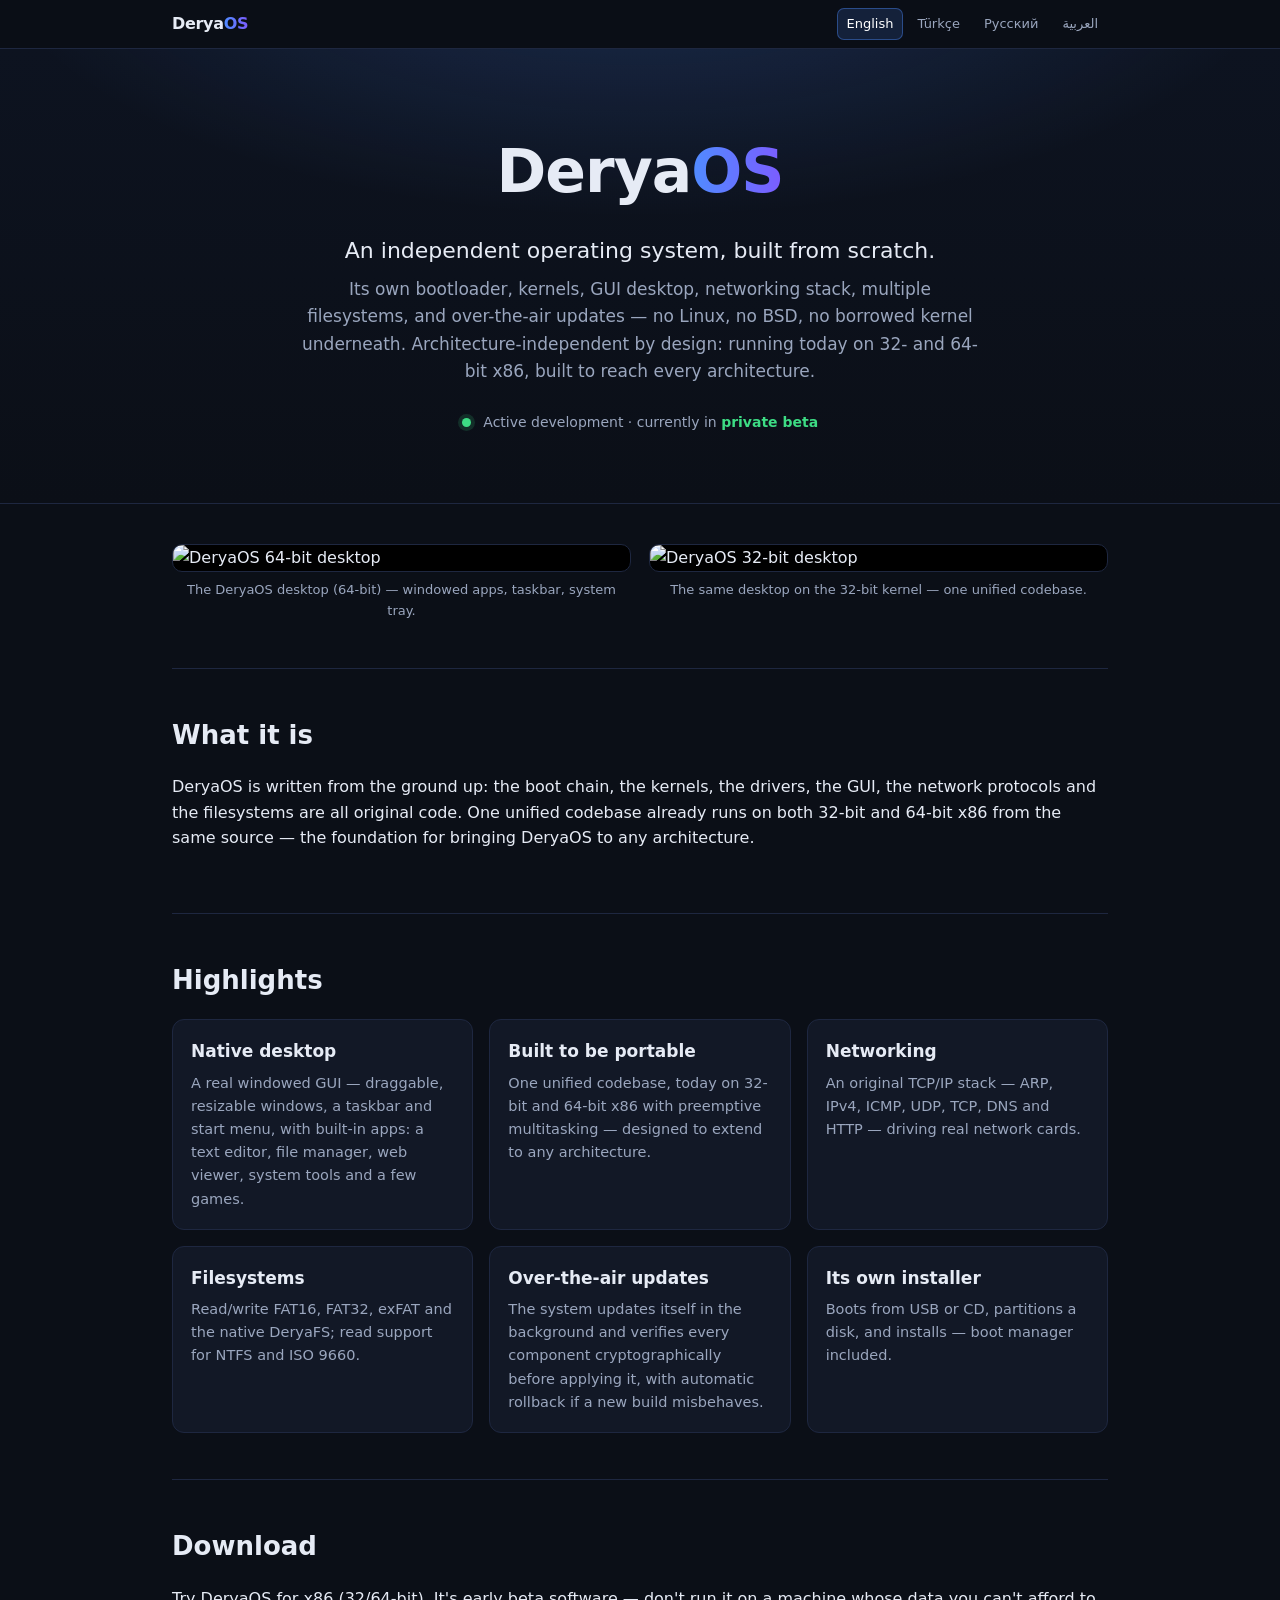
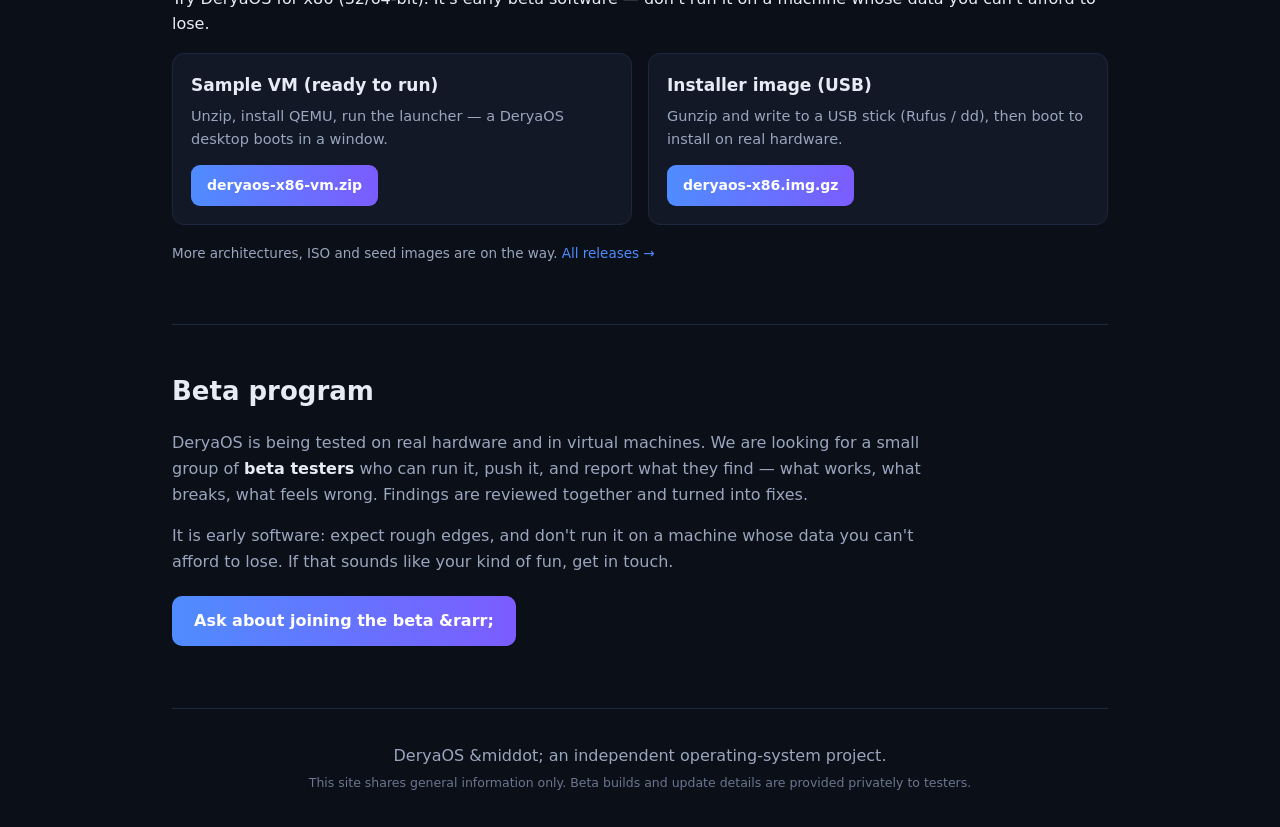
==== index.html @ 13e7da56 "i18n (EN/TR/RU/AR + RTL), architecture-independent framing, downloads section" ====
<!DOCTYPE html>
<html lang="en" dir="ltr">
<head>
<meta charset="utf-8">
<meta name="viewport" content="width=device-width, initial-scale=1">
<title>DeryaOS — a from-scratch operating system</title>
<meta name="description" content="DeryaOS is an independent operating system built from scratch — its own bootloader, native GUI desktop, networking and filesystems. Architecture-independent by design, running today on 32/64-bit x86. In private beta.">
<link rel="stylesheet" href="style.css">
</head>
<body>

<nav class="langbar">
  <div class="wrap">
    <span class="brandmini">Derya<span>OS</span></span>
    <span class="langs">
      <button class="lang-btn" data-lang="en">English</button>
      <button class="lang-btn" data-lang="tr">Türkçe</button>
      <button class="lang-btn" data-lang="ru">Русский</button>
      <button class="lang-btn" data-lang="ar">العربية</button>
    </span>
  </div>
</nav>

<header class="hero">
  <div class="wrap">
    <div class="logo">Derya<span>OS</span></div>
    <p class="tag" data-i18n="tagline">An independent operating system, built from scratch.</p>
    <p class="sub" data-i18n="sub">Its own bootloader, kernels, GUI desktop, networking stack, multiple filesystems, and over-the-air updates — no Linux, no BSD, no borrowed kernel underneath. Architecture-independent by design: running today on 32- and 64-bit x86, built to reach every architecture.</p>
    <p class="status" data-i18n-html="status"><span class="dot"></span> Active development &middot; currently in <strong>private beta</strong></p>
  </div>
</header>

<main class="wrap">

  <section class="shots">
    <figure>
      <img src="assets/desktop-x64.png" alt="DeryaOS 64-bit desktop" loading="lazy">
      <figcaption data-i18n="cap1">The DeryaOS desktop (64-bit) — windowed apps, taskbar, system tray.</figcaption>
    </figure>
    <figure>
      <img src="assets/desktop-x32.png" alt="DeryaOS 32-bit desktop" loading="lazy">
      <figcaption data-i18n="cap2">The same desktop on the 32-bit kernel — one unified codebase.</figcaption>
    </figure>
  </section>

  <section>
    <h2 data-i18n="h_what">What it is</h2>
    <p data-i18n="p_what">DeryaOS is written from the ground up: the boot chain, the kernels, the drivers, the GUI, the network protocols and the filesystems are all original code. One unified codebase already runs on both 32-bit and 64-bit x86 from the same source — the foundation for bringing DeryaOS to any architecture.</p>
  </section>

  <section>
    <h2 data-i18n="h_high">Highlights</h2>
    <div class="grid">
      <div class="card"><h3 data-i18n="c1h">Native desktop</h3><p data-i18n="c1p">A real windowed GUI — draggable, resizable windows, a taskbar and start menu, with built-in apps: a text editor, file manager, web viewer, system tools and a few games.</p></div>
      <div class="card"><h3 data-i18n="c2h">Built to be portable</h3><p data-i18n="c2p">One unified codebase, today on 32-bit and 64-bit x86 with preemptive multitasking — designed to extend to any architecture.</p></div>
      <div class="card"><h3 data-i18n="c3h">Networking</h3><p data-i18n="c3p">An original TCP/IP stack — ARP, IPv4, ICMP, UDP, TCP, DNS and HTTP — driving real network cards.</p></div>
      <div class="card"><h3 data-i18n="c4h">Filesystems</h3><p data-i18n="c4p">Read/write FAT16, FAT32, exFAT and the native DeryaFS; read support for NTFS and ISO 9660.</p></div>
      <div class="card"><h3 data-i18n="c5h">Over-the-air updates</h3><p data-i18n="c5p">The system updates itself in the background and verifies every component cryptographically before applying it, with automatic rollback if a new build misbehaves.</p></div>
      <div class="card"><h3 data-i18n="c6h">Its own installer</h3><p data-i18n="c6p">Boots from USB or CD, partitions a disk, and installs — boot manager included.</p></div>
    </div>
  </section>

  <section class="dl">
    <h2 data-i18n="h_dl">Download</h2>
    <p data-i18n="dl_p">Try DeryaOS for x86 (32/64-bit). It's early beta software — don't run it on a machine whose data you can't afford to lose.</p>
    <div class="grid">
      <div class="card dlcard">
        <h3 data-i18n="dl_vm">Sample VM (ready to run)</h3>
        <p data-i18n="dl_vm_d">Unzip, install QEMU, run the launcher — a DeryaOS desktop boots in a window.</p>
        <a class="dlbtn" href="https://github.com/ibrahimboul-ai/deryaos-web/releases/download/beta-part4231/deryaos-x86-vm.zip">deryaos-x86-vm.zip</a>
      </div>
      <div class="card dlcard">
        <h3 data-i18n="dl_img">Installer image (USB)</h3>
        <p data-i18n="dl_img_d">Gunzip and write to a USB stick (Rufus / dd), then boot to install on real hardware.</p>
        <a class="dlbtn" href="https://github.com/ibrahimboul-ai/deryaos-web/releases/download/beta-part4231/deryaos-x86.img.gz">deryaos-x86.img.gz</a>
      </div>
    </div>
    <p class="dlnote" data-i18n="dl_note">More architectures, ISO and seed images are on the way. <a href="https://github.com/ibrahimboul-ai/deryaos-web/releases">All releases &rarr;</a></p>
  </section>

  <section class="beta">
    <h2 data-i18n="h_beta">Beta program</h2>
    <p data-i18n-html="beta1">DeryaOS is being tested on real hardware and in virtual machines. We are looking for a small group of <strong>beta testers</strong> who can run it, push it, and report what they find — what works, what breaks, what feels wrong. Findings are reviewed together and turned into fixes.</p>
    <p data-i18n="beta2">It is early software: expect rough edges, and don't run it on a machine whose data you can't afford to lose. If that sounds like your kind of fun, get in touch.</p>
    <p class="cta"><a href="mailto:ibrahim.boul@gmail.com?subject=DeryaOS%20beta%20tester" data-i18n="cta">Ask about joining the beta &rarr;</a></p>
  </section>

</main>

<footer>
  <div class="wrap">
    <p data-i18n="foot1">DeryaOS &middot; an independent operating-system project.</p>
    <p class="fine" data-i18n="foot2">This site shares general information only. Beta builds and update details are provided privately to testers.</p>
  </div>
</footer>

<script>
const I18N = {
  en: {
    tagline:"An independent operating system, built from scratch.",
    sub:"Its own bootloader, kernels, GUI desktop, networking stack, multiple filesystems, and over-the-air updates — no Linux, no BSD, no borrowed kernel underneath. Architecture-independent by design: running today on 32- and 64-bit x86, built to reach every architecture.",
    status:'<span class="dot"></span> Active development &middot; currently in <strong>private beta</strong>',
    cap1:"The DeryaOS desktop (64-bit) — windowed apps, taskbar, system tray.",
    cap2:"The same desktop on the 32-bit kernel — one unified codebase.",
    h_what:"What it is",
    p_what:"DeryaOS is written from the ground up: the boot chain, the kernels, the drivers, the GUI, the network protocols and the filesystems are all original code. One unified codebase already runs on both 32-bit and 64-bit x86 from the same source — the foundation for bringing DeryaOS to any architecture.",
    h_high:"Highlights",
    c1h:"Native desktop", c1p:"A real windowed GUI — draggable, resizable windows, a taskbar and start menu, with built-in apps: a text editor, file manager, web viewer, system tools and a few games.",
    c2h:"Built to be portable", c2p:"One unified codebase, today on 32-bit and 64-bit x86 with preemptive multitasking — designed to extend to any architecture.",
    c3h:"Networking", c3p:"An original TCP/IP stack — ARP, IPv4, ICMP, UDP, TCP, DNS and HTTP — driving real network cards.",
    c4h:"Filesystems", c4p:"Read/write FAT16, FAT32, exFAT and the native DeryaFS; read support for NTFS and ISO 9660.",
    c5h:"Over-the-air updates", c5p:"The system updates itself in the background and verifies every component cryptographically before applying it, with automatic rollback if a new build misbehaves.",
    c6h:"Its own installer", c6p:"Boots from USB or CD, partitions a disk, and installs — boot manager included.",
    h_dl:"Download",
    dl_p:"Try DeryaOS for x86 (32/64-bit). It's early beta software — don't run it on a machine whose data you can't afford to lose.",
    dl_vm:"Sample VM (ready to run)", dl_vm_d:"Unzip, install QEMU, run the launcher — a DeryaOS desktop boots in a window.",
    dl_img:"Installer image (USB)", dl_img_d:"Gunzip and write to a USB stick (Rufus / dd), then boot to install on real hardware.",
    dl_note:'More architectures, ISO and seed images are on the way. <a href="https://github.com/ibrahimboul-ai/deryaos-web/releases">All releases &rarr;</a>',
    h_beta:"Beta program",
    beta1:"DeryaOS is being tested on real hardware and in virtual machines. We are looking for a small group of <strong>beta testers</strong> who can run it, push it, and report what they find — what works, what breaks, what feels wrong. Findings are reviewed together and turned into fixes.",
    beta2:"It is early software: expect rough edges, and don't run it on a machine whose data you can't afford to lose. If that sounds like your kind of fun, get in touch.",
    cta:"Ask about joining the beta &rarr;",
    foot1:"DeryaOS &middot; an independent operating-system project.",
    foot2:"This site shares general information only. Beta builds and update details are provided privately to testers."
  },
  tr: {
    tagline:"Sıfırdan geliştirilen bağımsız bir işletim sistemi.",
    sub:"Kendi önyükleyicisi, çekirdekleri, grafiksel masaüstü, ağ yığını, birden çok dosya sistemi ve havadan güncellemeler — altında Linux yok, BSD yok, ödünç alınmış çekirdek yok. Tasarımı gereği mimariden bağımsız: bugün 32- ve 64-bit x86 üzerinde çalışıyor, her mimariye ulaşmak için inşa edildi.",
    status:'<span class="dot"></span> Etkin geliştirme &middot; şu anda <strong>özel beta</strong> aşamasında',
    cap1:"DeryaOS masaüstü (64-bit) — pencereli uygulamalar, görev çubuğu, sistem tepsisi.",
    cap2:"Aynı masaüstü 32-bit çekirdekte — tek bir birleşik kaynak kodu.",
    h_what:"Nedir",
    p_what:"DeryaOS tamamen sıfırdan yazılmıştır: önyükleme zinciri, çekirdekler, sürücüler, grafik arayüz, ağ protokolleri ve dosya sistemlerinin tümü özgün koddur. Tek bir birleşik kaynak kodu, aynı kaynaktan hem 32-bit hem de 64-bit x86 üzerinde çalışıyor — DeryaOS'u herhangi bir mimariye taşımanın temeli.",
    h_high:"Öne çıkanlar",
    c1h:"Yerel masaüstü", c1p:"Gerçek pencereli bir arayüz — sürüklenebilir, yeniden boyutlandırılabilir pencereler, görev çubuğu ve başlat menüsü; yerleşik uygulamalarla: metin düzenleyici, dosya yöneticisi, web görüntüleyici, sistem araçları ve birkaç oyun.",
    c2h:"Taşınabilir olacak şekilde tasarlandı", c2p:"Tek birleşik kaynak kodu, bugün öncelikli çoklu görevle 32-bit ve 64-bit x86 üzerinde — herhangi bir mimariye genişleyecek şekilde tasarlandı.",
    c3h:"Ağ", c3p:"Özgün bir TCP/IP yığını — ARP, IPv4, ICMP, UDP, TCP, DNS ve HTTP — gerçek ağ kartlarını sürer.",
    c4h:"Dosya sistemleri", c4p:"FAT16, FAT32, exFAT ve yerel DeryaFS için okuma/yazma; NTFS ve ISO 9660 için okuma desteği.",
    c5h:"Havadan güncellemeler", c5p:"Sistem arka planda kendini günceller ve uygulamadan önce her bileşeni kriptografik olarak doğrular; yeni bir sürüm hatalı davranırsa otomatik geri alma yapar.",
    c6h:"Kendi yükleyicisi", c6p:"USB veya CD'den başlar, diski bölümler ve kurar — önyükleme yöneticisi dahil.",
    h_dl:"İndir",
    dl_p:"DeryaOS'u x86 (32/64-bit) için deneyin. Bu erken bir beta yazılımdır — verisini kaybetmeyi göze alamayacağınız bir makinede çalıştırmayın.",
    dl_vm:"Örnek Sanal Makine (çalıştırmaya hazır)", dl_vm_d:"Zip'i açın, QEMU'yu kurun, başlatıcıyı çalıştırın — bir pencerede DeryaOS masaüstü açılır.",
    dl_img:"Kurulum görüntüsü (USB)", dl_img_d:"Gunzip ile açın ve bir USB belleğe yazın (Rufus / dd), ardından gerçek donanıma kurmak için başlatın.",
    dl_note:'Daha fazla mimari, ISO ve seed görüntüleri yolda. <a href="https://github.com/ibrahimboul-ai/deryaos-web/releases">Tüm sürümler &rarr;</a>',
    h_beta:"Beta programı",
    beta1:"DeryaOS gerçek donanımda ve sanal makinelerde test ediliyor. Onu çalıştırabilecek, zorlayabilecek ve bulgularını bildirebilecek küçük bir <strong>beta test</strong> grubu arıyoruz — neyin çalıştığını, neyin bozulduğunu, neyin yanlış hissettirdiğini. Bulgular birlikte değerlendirilir ve düzeltmelere dönüştürülür.",
    beta2:"Bu erken bir yazılımdır: pürüzler bekleyin ve verisini kaybetmeyi göze alamayacağınız bir makinede çalıştırmayın. Bu size eğlenceli geliyorsa, bizimle iletişime geçin.",
    cta:"Beta'ya katılmayı sorun &rarr;",
    foot1:"DeryaOS &middot; bağımsız bir işletim sistemi projesi.",
    foot2:"Bu site yalnızca genel bilgi paylaşır. Beta sürümleri ve güncelleme ayrıntıları test edicilere özel olarak sağlanır."
  },
  ru: {
    tagline:"Независимая операционная система, написанная с нуля.",
    sub:"Собственный загрузчик, ядра, графический рабочий стол, сетевой стек, несколько файловых систем и обновления по воздуху — без Linux, без BSD, без заимствованного ядра внутри. Независима от архитектуры по своей сути: сегодня работает на 32- и 64-битном x86, создана, чтобы дойти до любой архитектуры.",
    status:'<span class="dot"></span> Активная разработка &middot; сейчас в <strong>закрытой бета-версии</strong>',
    cap1:"Рабочий стол DeryaOS (64-бит) — оконные приложения, панель задач, системный трей.",
    cap2:"Тот же рабочий стол на 32-битном ядре — единая кодовая база.",
    h_what:"Что это",
    p_what:"DeryaOS написана полностью с нуля: цепочка загрузки, ядра, драйверы, графический интерфейс, сетевые протоколы и файловые системы — всё это оригинальный код. Единая кодовая база уже работает и на 32-битном, и на 64-битном x86 из одного источника — основа для переноса DeryaOS на любую архитектуру.",
    h_high:"Ключевые особенности",
    c1h:"Родной рабочий стол", c1p:"Настоящий оконный интерфейс — перетаскиваемые окна с изменяемым размером, панель задач и меню «Пуск», со встроенными приложениями: текстовый редактор, файловый менеджер, веб-просмотрщик, системные инструменты и несколько игр.",
    c2h:"Создана быть переносимой", c2p:"Единая кодовая база, сегодня на 32-битном и 64-битном x86 с вытесняющей многозадачностью — спроектирована для расширения на любую архитектуру.",
    c3h:"Сеть", c3p:"Оригинальный стек TCP/IP — ARP, IPv4, ICMP, UDP, TCP, DNS и HTTP — управляющий реальными сетевыми картами.",
    c4h:"Файловые системы", c4p:"Чтение/запись FAT16, FAT32, exFAT и родной DeryaFS; чтение NTFS и ISO 9660.",
    c5h:"Обновления по воздуху", c5p:"Система обновляется в фоне и криптографически проверяет каждый компонент перед установкой, с автоматическим откатом, если новая сборка работает неправильно.",
    c6h:"Собственный установщик", c6p:"Загружается с USB или CD, размечает диск и устанавливается — вместе с менеджером загрузки.",
    h_dl:"Скачать",
    dl_p:"Попробуйте DeryaOS для x86 (32/64-бит). Это ранняя бета — не запускайте её на машине, данные которой вы не можете позволить себе потерять.",
    dl_vm:"Готовая виртуальная машина", dl_vm_d:"Распакуйте, установите QEMU, запустите лаунчер — рабочий стол DeryaOS откроется в окне.",
    dl_img:"Образ установщика (USB)", dl_img_d:"Распакуйте gunzip и запишите на USB-накопитель (Rufus / dd), затем загрузитесь для установки на реальное оборудование.",
    dl_note:'Другие архитектуры, ISO- и seed-образы — в пути. <a href="https://github.com/ibrahimboul-ai/deryaos-web/releases">Все выпуски &rarr;</a>',
    h_beta:"Бета-программа",
    beta1:"DeryaOS тестируется на реальном оборудовании и в виртуальных машинах. Мы ищем небольшую группу <strong>бета-тестеров</strong>, которые смогут запускать её, нагружать и сообщать о находках — что работает, что ломается, что ощущается неправильно. Находки разбираются вместе и превращаются в исправления.",
    beta2:"Это раннее программное обеспечение: ожидайте шероховатостей и не запускайте его на машине, данные которой вы не можете позволить себе потерять. Если это звучит как ваш вид развлечения — свяжитесь с нами.",
    cta:"Спросить об участии в бете &rarr;",
    foot1:"DeryaOS &middot; независимый проект операционной системы.",
    foot2:"Этот сайт содержит только общую информацию. Бета-сборки и детали обновлений предоставляются тестерам в частном порядке."
  },
  ar: {
    tagline:"نظام تشغيل مستقل، مبني من الصفر.",
    sub:"محمّل إقلاع وأنوية وسطح مكتب رسومي وحزمة شبكات وأنظمة ملفات متعددة وتحديثات عبر الأثير — كلها خاصة به، بلا Linux، بلا BSD، وبلا نواة مُستعارة في الأسفل. مستقل عن المعمارية بحكم تصميمه: يعمل اليوم على x86 بنسختيه 32 و64-بت، ومبني ليصل إلى كل معمارية.",
    status:'<span class="dot"></span> تطوير نشِط &middot; حاليًا في <strong>نسخة بيتا خاصة</strong>',
    cap1:"سطح مكتب DeryaOS (64-بت) — تطبيقات بنوافذ، شريط مهام، وعلبة نظام.",
    cap2:"نفس سطح المكتب على نواة 32-بت — قاعدة شيفرة موحّدة واحدة.",
    h_what:"ما هو",
    p_what:"كُتب DeryaOS من الصفر تمامًا: سلسلة الإقلاع والأنوية والمُشغّلات والواجهة الرسومية وبروتوكولات الشبكة وأنظمة الملفات كلها شيفرة أصلية. قاعدة شيفرة موحّدة واحدة تعمل بالفعل على x86 بنسختيه 32 و64-بت من المصدر نفسه — أساسٌ لنقل DeryaOS إلى أي معمارية.",
    h_high:"أبرز المزايا",
    c1h:"سطح مكتب أصلي", c1p:"واجهة رسومية بنوافذ حقيقية — نوافذ قابلة للسحب وتغيير الحجم، وشريط مهام وقائمة ابدأ، مع تطبيقات مدمجة: محرر نصوص، ومدير ملفات، وعارض ويب، وأدوات نظام، وبعض الألعاب.",
    c2h:"مُصمَّم ليكون قابلًا للنقل", c2p:"قاعدة شيفرة موحّدة واحدة، اليوم على x86 بنسختيه 32 و64-بت مع تعدد مهام استباقي — مُصمَّمة لتمتدّ إلى أي معمارية.",
    c3h:"الشبكات", c3p:"حزمة TCP/IP أصلية — ARP وIPv4 وICMP وUDP وTCP وDNS وHTTP — تُشغّل بطاقات شبكة حقيقية.",
    c4h:"أنظمة الملفات", c4p:"قراءة/كتابة FAT16 وFAT32 وexFAT ونظام DeryaFS الأصلي؛ ودعم قراءة NTFS وISO 9660.",
    c5h:"تحديثات عبر الأثير", c5p:"يُحدّث النظام نفسه في الخلفية ويتحقق من كل مكوّن تشفيريًا قبل تطبيقه، مع تراجع تلقائي إذا أساء إصدار جديد التصرّف.",
    c6h:"مُثبّت خاص به", c6p:"يُقلع من USB أو CD، ويُقسّم القرص، ويُثبّت — مع مدير إقلاع مُضمّن.",
    h_dl:"تنزيل",
    dl_p:"جرّب DeryaOS على x86 (32/64-بت). إنه برنامج بيتا مبكّر — لا تشغّله على جهاز لا يمكنك تحمّل فقدان بياناته.",
    dl_vm:"جهاز افتراضي جاهز للتشغيل", dl_vm_d:"فكّ الضغط، ثبّت QEMU، شغّل المُطلِق — يُقلع سطح مكتب DeryaOS في نافذة.",
    dl_img:"صورة المُثبّت (USB)", dl_img_d:"فكّ ضغط gunzip واكتبها على ذاكرة USB (Rufus / dd)، ثم أقلع للتثبيت على عتاد حقيقي.",
    dl_note:'مزيد من المعماريات وصور ISO وseed في الطريق. <a href="https://github.com/ibrahimboul-ai/deryaos-web/releases">كل الإصدارات &rarr;</a>',
    h_beta:"برنامج البيتا",
    beta1:"يُختبَر DeryaOS على عتاد حقيقي وفي أجهزة افتراضية. نبحث عن مجموعة صغيرة من <strong>مختبري البيتا</strong> القادرين على تشغيله وإجهاده والإبلاغ عمّا يجدونه — ما الذي يعمل، وما الذي يتعطّل، وما الذي يبدو خاطئًا. تُراجَع الملاحظات معًا وتُحوّل إلى إصلاحات.",
    beta2:"هذا برنامج مبكّر: توقّع بعض العيوب، ولا تشغّله على جهاز لا يمكنك تحمّل فقدان بياناته. إذا بدا هذا ممتعًا لك، تواصل معنا.",
    cta:"استفسر عن الانضمام إلى البيتا &rarr;",
    foot1:"DeryaOS &middot; مشروع نظام تشغيل مستقل.",
    foot2:"يشارك هذا الموقع معلومات عامة فقط. تُقدَّم إصدارات البيتا وتفاصيل التحديثات للمختبرين بشكل خاص."
  }
};
const RTL = { ar: true };
function setLang(l){
  if(!I18N[l]) l = "en";
  const t = I18N[l];
  document.querySelectorAll("[data-i18n]").forEach(function(el){ const k = el.getAttribute("data-i18n"); if(t[k]!=null) el.textContent = t[k]; });
  document.querySelectorAll("[data-i18n-html]").forEach(function(el){ const k = el.getAttribute("data-i18n-html"); if(t[k]!=null) el.innerHTML = t[k]; });
  document.querySelectorAll(".dlnote").forEach(function(el){ if(t.dl_note!=null) el.innerHTML = t.dl_note; });
  document.documentElement.lang = l;
  document.documentElement.dir = RTL[l] ? "rtl" : "ltr";
  document.querySelectorAll(".lang-btn").forEach(function(b){ b.classList.toggle("active", b.getAttribute("data-lang")===l); });
  try{ localStorage.setItem("derya_lang", l); }catch(e){}
}
document.querySelectorAll(".lang-btn").forEach(function(b){
  b.addEventListener("click", function(){ setLang(b.getAttribute("data-lang")); });
});
let initial = "en";
try{ initial = localStorage.getItem("derya_lang") || (navigator.language||"en").slice(0,2); }catch(e){}
setLang(I18N[initial] ? initial : "en");
</script>
</body>
</html>
---- style.css ----
:root{
  --bg:#0b0f17; --panel:#121826; --edge:#1e2740; --ink:#e6ebf5; --dim:#9aa6be;
  --accent:#4f8cff; --accent2:#7c5cff; --good:#3ddc84;
}
*{box-sizing:border-box}
html,body{margin:0;padding:0}
body{
  background:var(--bg); color:var(--ink);
  font:16px/1.6 "Segoe UI",Roboto,system-ui,-apple-system,"Noto Naskh Arabic",sans-serif;
  -webkit-font-smoothing:antialiased;
}
.wrap{max-width:980px;margin:0 auto;padding:0 22px}
a{color:var(--accent);text-decoration:none}
a:hover{text-decoration:underline}

/* language bar */
.langbar{position:sticky;top:0;z-index:10;background:rgba(11,15,23,.85);backdrop-filter:blur(8px);border-bottom:1px solid var(--edge)}
.langbar .wrap{display:flex;align-items:center;justify-content:space-between;height:48px}
.brandmini{font-weight:800;letter-spacing:-.3px}
.brandmini span{background:linear-gradient(90deg,var(--accent),var(--accent2));-webkit-background-clip:text;background-clip:text;color:transparent}
.langs{display:flex;gap:4px;flex-wrap:wrap}
.lang-btn{background:transparent;border:1px solid transparent;color:var(--dim);font:inherit;font-size:13px;padding:5px 9px;border-radius:7px;cursor:pointer}
.lang-btn:hover{color:var(--ink);border-color:var(--edge)}
.lang-btn.active{color:#fff;background:rgba(79,140,255,.16);border-color:rgba(79,140,255,.4)}

.hero{
  padding:74px 0 56px;
  background:
    radial-gradient(1100px 480px at 50% -120px,rgba(79,140,255,.22),transparent 60%),
    linear-gradient(180deg,#0d1320,#0b0f17);
  border-bottom:1px solid var(--edge);
  text-align:center;
}
.logo{font-size:60px;font-weight:800;letter-spacing:-1px}
.logo span{background:linear-gradient(90deg,var(--accent),var(--accent2));-webkit-background-clip:text;background-clip:text;color:transparent}
.tag{font-size:22px;margin:14px 0 8px;color:var(--ink)}
.sub{max-width:680px;margin:0 auto;color:var(--dim);font-size:17px}
.status{margin-top:26px;color:var(--dim);font-size:14px}
.status .dot{display:inline-block;width:9px;height:9px;border-radius:50%;background:var(--good);box-shadow:0 0 0 4px rgba(61,220,132,.15);margin-inline-end:8px;vertical-align:middle}
.status strong{color:var(--good)}

section{padding:46px 0;border-bottom:1px solid var(--edge)}
h2{font-size:26px;margin:0 0 18px}
h3{margin:0 0 6px;font-size:17px;color:var(--ink)}

.shots{display:grid;grid-template-columns:1fr 1fr;gap:18px;padding-top:40px}
.shots figure{margin:0}
.shots img{width:100%;border:1px solid var(--edge);border-radius:10px;display:block;background:#000}
.shots figcaption{color:var(--dim);font-size:13px;margin-top:8px;text-align:center}

.grid{display:grid;grid-template-columns:repeat(3,1fr);gap:16px}
.card{background:var(--panel);border:1px solid var(--edge);border-radius:12px;padding:18px}
.card p{color:var(--dim);margin:0;font-size:14.5px}

/* download */
.dl .grid{grid-template-columns:1fr 1fr}
.dlcard{display:flex;flex-direction:column}
.dlcard p{flex:1;margin-bottom:14px}
.dlbtn{align-self:flex-start;background:linear-gradient(90deg,var(--accent),var(--accent2));color:#fff;font-weight:600;padding:9px 16px;border-radius:9px;font-size:14px}
.dlbtn:hover{text-decoration:none;opacity:.92}
.dlnote{color:var(--dim);font-size:13.5px;margin-top:18px}

.beta p{color:var(--dim);max-width:760px}
.beta strong{color:var(--ink)}
.cta{margin-top:22px}
.cta a{
  display:inline-block;background:linear-gradient(90deg,var(--accent),var(--accent2));
  color:#fff;padding:12px 22px;border-radius:10px;font-weight:600
}
.cta a:hover{text-decoration:none;opacity:.92}

footer{padding:30px 0;color:var(--dim);text-align:center}
footer p{margin:4px 0}
.fine{font-size:12.5px;color:#6b7691}

/* RTL (Arabic) */
[dir="rtl"] .beta p,[dir="rtl"] .sub{text-align:right}
[dir="rtl"] .dlbtn,[dir="rtl"] .cta a{direction:rtl}

@media(max-width:760px){
  .shots,.grid,.dl .grid{grid-template-columns:1fr}
  .logo{font-size:46px}.tag{font-size:19px}
}
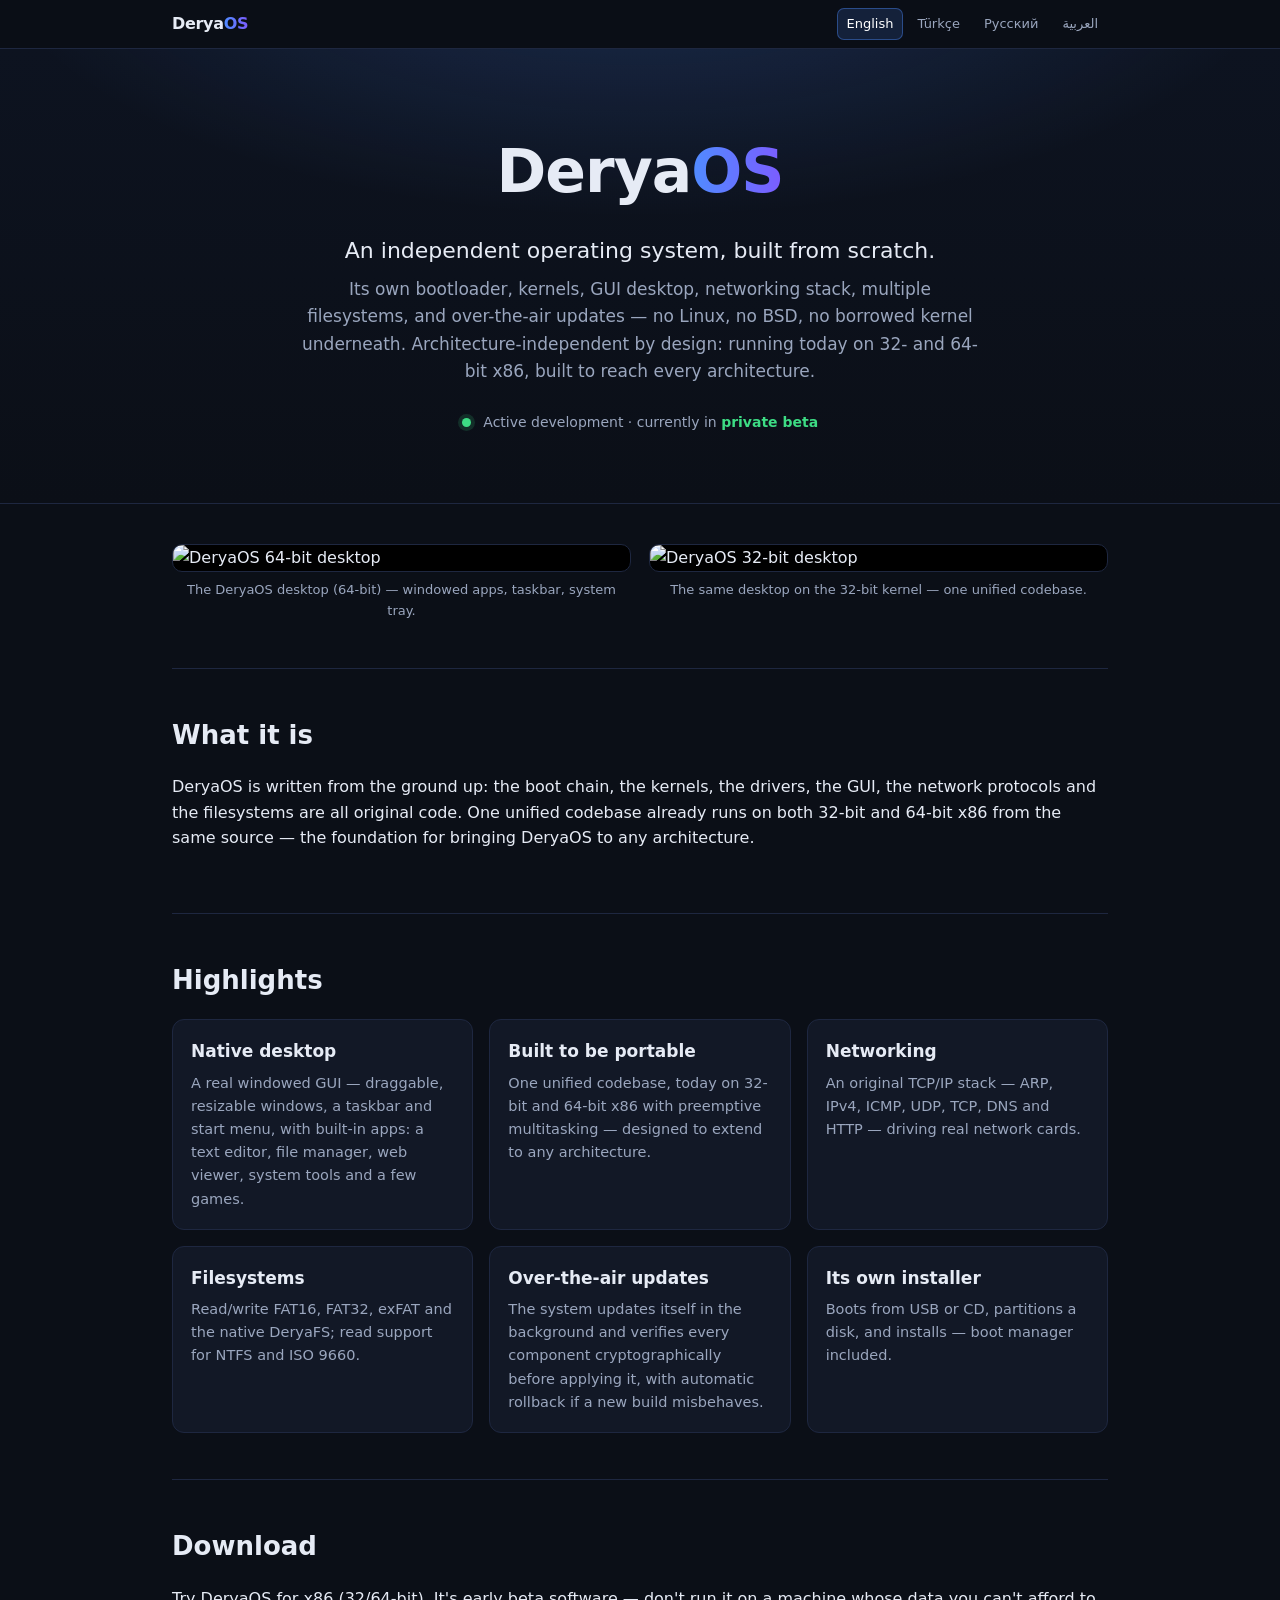
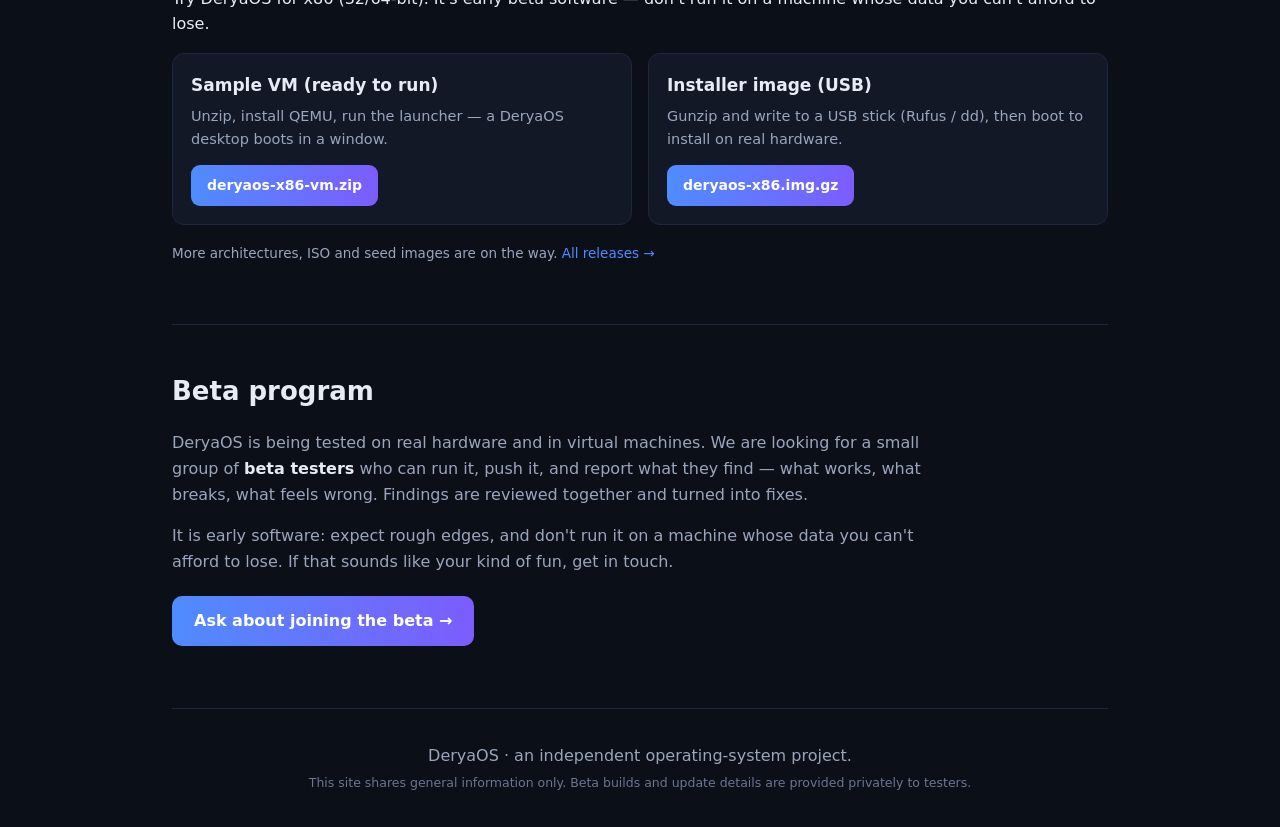
==== commit a00a096b: "fix: use Unicode → · (entities showed literally via textContent in the language switcher)" ====
--- a/index.html
+++ b/index.html
@@ -26,7 +26,7 @@
     <div class="logo">Derya<span>OS</span></div>
     <p class="tag" data-i18n="tagline">An independent operating system, built from scratch.</p>
     <p class="sub" data-i18n="sub">Its own bootloader, kernels, GUI desktop, networking stack, multiple filesystems, and over-the-air updates — no Linux, no BSD, no borrowed kernel underneath. Architecture-independent by design: running today on 32- and 64-bit x86, built to reach every architecture.</p>
-    <p class="status" data-i18n-html="status"><span class="dot"></span> Active development &middot; currently in <strong>private beta</strong></p>
+    <p class="status" data-i18n-html="status"><span class="dot"></span> Active development · currently in <strong>private beta</strong></p>
   </div>
 </header>
 
@@ -75,21 +75,21 @@
         <a class="dlbtn" href="https://github.com/ibrahimboul-ai/deryaos-web/releases/download/beta-part4231/deryaos-x86.img.gz">deryaos-x86.img.gz</a>
       </div>
     </div>
-    <p class="dlnote" data-i18n="dl_note">More architectures, ISO and seed images are on the way. <a href="https://github.com/ibrahimboul-ai/deryaos-web/releases">All releases &rarr;</a></p>
+    <p class="dlnote" data-i18n="dl_note">More architectures, ISO and seed images are on the way. <a href="https://github.com/ibrahimboul-ai/deryaos-web/releases">All releases →</a></p>
   </section>
 
   <section class="beta">
     <h2 data-i18n="h_beta">Beta program</h2>
     <p data-i18n-html="beta1">DeryaOS is being tested on real hardware and in virtual machines. We are looking for a small group of <strong>beta testers</strong> who can run it, push it, and report what they find — what works, what breaks, what feels wrong. Findings are reviewed together and turned into fixes.</p>
     <p data-i18n="beta2">It is early software: expect rough edges, and don't run it on a machine whose data you can't afford to lose. If that sounds like your kind of fun, get in touch.</p>
-    <p class="cta"><a href="mailto:ibrahim.boul@gmail.com?subject=DeryaOS%20beta%20tester" data-i18n="cta">Ask about joining the beta &rarr;</a></p>
+    <p class="cta"><a href="mailto:ibrahim.boul@gmail.com?subject=DeryaOS%20beta%20tester" data-i18n="cta">Ask about joining the beta →</a></p>
   </section>
 
 </main>
 
 <footer>
   <div class="wrap">
-    <p data-i18n="foot1">DeryaOS &middot; an independent operating-system project.</p>
+    <p data-i18n="foot1">DeryaOS · an independent operating-system project.</p>
     <p class="fine" data-i18n="foot2">This site shares general information only. Beta builds and update details are provided privately to testers.</p>
   </div>
 </footer>
@@ -99,7 +99,7 @@
   en: {
     tagline:"An independent operating system, built from scratch.",
     sub:"Its own bootloader, kernels, GUI desktop, networking stack, multiple filesystems, and over-the-air updates — no Linux, no BSD, no borrowed kernel underneath. Architecture-independent by design: running today on 32- and 64-bit x86, built to reach every architecture.",
-    status:'<span class="dot"></span> Active development &middot; currently in <strong>private beta</strong>',
+    status:'<span class="dot"></span> Active development · currently in <strong>private beta</strong>',
     cap1:"The DeryaOS desktop (64-bit) — windowed apps, taskbar, system tray.",
     cap2:"The same desktop on the 32-bit kernel — one unified codebase.",
     h_what:"What it is",
@@ -115,18 +115,18 @@
     dl_p:"Try DeryaOS for x86 (32/64-bit). It's early beta software — don't run it on a machine whose data you can't afford to lose.",
     dl_vm:"Sample VM (ready to run)", dl_vm_d:"Unzip, install QEMU, run the launcher — a DeryaOS desktop boots in a window.",
     dl_img:"Installer image (USB)", dl_img_d:"Gunzip and write to a USB stick (Rufus / dd), then boot to install on real hardware.",
-    dl_note:'More architectures, ISO and seed images are on the way. <a href="https://github.com/ibrahimboul-ai/deryaos-web/releases">All releases &rarr;</a>',
+    dl_note:'More architectures, ISO and seed images are on the way. <a href="https://github.com/ibrahimboul-ai/deryaos-web/releases">All releases →</a>',
     h_beta:"Beta program",
     beta1:"DeryaOS is being tested on real hardware and in virtual machines. We are looking for a small group of <strong>beta testers</strong> who can run it, push it, and report what they find — what works, what breaks, what feels wrong. Findings are reviewed together and turned into fixes.",
     beta2:"It is early software: expect rough edges, and don't run it on a machine whose data you can't afford to lose. If that sounds like your kind of fun, get in touch.",
-    cta:"Ask about joining the beta &rarr;",
-    foot1:"DeryaOS &middot; an independent operating-system project.",
+    cta:"Ask about joining the beta →",
+    foot1:"DeryaOS · an independent operating-system project.",
     foot2:"This site shares general information only. Beta builds and update details are provided privately to testers."
   },
   tr: {
     tagline:"Sıfırdan geliştirilen bağımsız bir işletim sistemi.",
     sub:"Kendi önyükleyicisi, çekirdekleri, grafiksel masaüstü, ağ yığını, birden çok dosya sistemi ve havadan güncellemeler — altında Linux yok, BSD yok, ödünç alınmış çekirdek yok. Tasarımı gereği mimariden bağımsız: bugün 32- ve 64-bit x86 üzerinde çalışıyor, her mimariye ulaşmak için inşa edildi.",
-    status:'<span class="dot"></span> Etkin geliştirme &middot; şu anda <strong>özel beta</strong> aşamasında',
+    status:'<span class="dot"></span> Etkin geliştirme · şu anda <strong>özel beta</strong> aşamasında',
     cap1:"DeryaOS masaüstü (64-bit) — pencereli uygulamalar, görev çubuğu, sistem tepsisi.",
     cap2:"Aynı masaüstü 32-bit çekirdekte — tek bir birleşik kaynak kodu.",
     h_what:"Nedir",
@@ -142,18 +142,18 @@
     dl_p:"DeryaOS'u x86 (32/64-bit) için deneyin. Bu erken bir beta yazılımdır — verisini kaybetmeyi göze alamayacağınız bir makinede çalıştırmayın.",
     dl_vm:"Örnek Sanal Makine (çalıştırmaya hazır)", dl_vm_d:"Zip'i açın, QEMU'yu kurun, başlatıcıyı çalıştırın — bir pencerede DeryaOS masaüstü açılır.",
     dl_img:"Kurulum görüntüsü (USB)", dl_img_d:"Gunzip ile açın ve bir USB belleğe yazın (Rufus / dd), ardından gerçek donanıma kurmak için başlatın.",
-    dl_note:'Daha fazla mimari, ISO ve seed görüntüleri yolda. <a href="https://github.com/ibrahimboul-ai/deryaos-web/releases">Tüm sürümler &rarr;</a>',
+    dl_note:'Daha fazla mimari, ISO ve seed görüntüleri yolda. <a href="https://github.com/ibrahimboul-ai/deryaos-web/releases">Tüm sürümler →</a>',
     h_beta:"Beta programı",
     beta1:"DeryaOS gerçek donanımda ve sanal makinelerde test ediliyor. Onu çalıştırabilecek, zorlayabilecek ve bulgularını bildirebilecek küçük bir <strong>beta test</strong> grubu arıyoruz — neyin çalıştığını, neyin bozulduğunu, neyin yanlış hissettirdiğini. Bulgular birlikte değerlendirilir ve düzeltmelere dönüştürülür.",
     beta2:"Bu erken bir yazılımdır: pürüzler bekleyin ve verisini kaybetmeyi göze alamayacağınız bir makinede çalıştırmayın. Bu size eğlenceli geliyorsa, bizimle iletişime geçin.",
-    cta:"Beta'ya katılmayı sorun &rarr;",
-    foot1:"DeryaOS &middot; bağımsız bir işletim sistemi projesi.",
+    cta:"Beta'ya katılmayı sorun →",
+    foot1:"DeryaOS · bağımsız bir işletim sistemi projesi.",
     foot2:"Bu site yalnızca genel bilgi paylaşır. Beta sürümleri ve güncelleme ayrıntıları test edicilere özel olarak sağlanır."
   },
   ru: {
     tagline:"Независимая операционная система, написанная с нуля.",
     sub:"Собственный загрузчик, ядра, графический рабочий стол, сетевой стек, несколько файловых систем и обновления по воздуху — без Linux, без BSD, без заимствованного ядра внутри. Независима от архитектуры по своей сути: сегодня работает на 32- и 64-битном x86, создана, чтобы дойти до любой архитектуры.",
-    status:'<span class="dot"></span> Активная разработка &middot; сейчас в <strong>закрытой бета-версии</strong>',
+    status:'<span class="dot"></span> Активная разработка · сейчас в <strong>закрытой бета-версии</strong>',
     cap1:"Рабочий стол DeryaOS (64-бит) — оконные приложения, панель задач, системный трей.",
     cap2:"Тот же рабочий стол на 32-битном ядре — единая кодовая база.",
     h_what:"Что это",
@@ -169,18 +169,18 @@
     dl_p:"Попробуйте DeryaOS для x86 (32/64-бит). Это ранняя бета — не запускайте её на машине, данные которой вы не можете позволить себе потерять.",
     dl_vm:"Готовая виртуальная машина", dl_vm_d:"Распакуйте, установите QEMU, запустите лаунчер — рабочий стол DeryaOS откроется в окне.",
     dl_img:"Образ установщика (USB)", dl_img_d:"Распакуйте gunzip и запишите на USB-накопитель (Rufus / dd), затем загрузитесь для установки на реальное оборудование.",
-    dl_note:'Другие архитектуры, ISO- и seed-образы — в пути. <a href="https://github.com/ibrahimboul-ai/deryaos-web/releases">Все выпуски &rarr;</a>',
+    dl_note:'Другие архитектуры, ISO- и seed-образы — в пути. <a href="https://github.com/ibrahimboul-ai/deryaos-web/releases">Все выпуски →</a>',
     h_beta:"Бета-программа",
     beta1:"DeryaOS тестируется на реальном оборудовании и в виртуальных машинах. Мы ищем небольшую группу <strong>бета-тестеров</strong>, которые смогут запускать её, нагружать и сообщать о находках — что работает, что ломается, что ощущается неправильно. Находки разбираются вместе и превращаются в исправления.",
     beta2:"Это раннее программное обеспечение: ожидайте шероховатостей и не запускайте его на машине, данные которой вы не можете позволить себе потерять. Если это звучит как ваш вид развлечения — свяжитесь с нами.",
-    cta:"Спросить об участии в бете &rarr;",
-    foot1:"DeryaOS &middot; независимый проект операционной системы.",
+    cta:"Спросить об участии в бете →",
+    foot1:"DeryaOS · независимый проект операционной системы.",
     foot2:"Этот сайт содержит только общую информацию. Бета-сборки и детали обновлений предоставляются тестерам в частном порядке."
   },
   ar: {
     tagline:"نظام تشغيل مستقل، مبني من الصفر.",
     sub:"محمّل إقلاع وأنوية وسطح مكتب رسومي وحزمة شبكات وأنظمة ملفات متعددة وتحديثات عبر الأثير — كلها خاصة به، بلا Linux، بلا BSD، وبلا نواة مُستعارة في الأسفل. مستقل عن المعمارية بحكم تصميمه: يعمل اليوم على x86 بنسختيه 32 و64-بت، ومبني ليصل إلى كل معمارية.",
-    status:'<span class="dot"></span> تطوير نشِط &middot; حاليًا في <strong>نسخة بيتا خاصة</strong>',
+    status:'<span class="dot"></span> تطوير نشِط · حاليًا في <strong>نسخة بيتا خاصة</strong>',
     cap1:"سطح مكتب DeryaOS (64-بت) — تطبيقات بنوافذ، شريط مهام، وعلبة نظام.",
     cap2:"نفس سطح المكتب على نواة 32-بت — قاعدة شيفرة موحّدة واحدة.",
     h_what:"ما هو",
@@ -196,12 +196,12 @@
     dl_p:"جرّب DeryaOS على x86 (32/64-بت). إنه برنامج بيتا مبكّر — لا تشغّله على جهاز لا يمكنك تحمّل فقدان بياناته.",
     dl_vm:"جهاز افتراضي جاهز للتشغيل", dl_vm_d:"فكّ الضغط، ثبّت QEMU، شغّل المُطلِق — يُقلع سطح مكتب DeryaOS في نافذة.",
     dl_img:"صورة المُثبّت (USB)", dl_img_d:"فكّ ضغط gunzip واكتبها على ذاكرة USB (Rufus / dd)، ثم أقلع للتثبيت على عتاد حقيقي.",
-    dl_note:'مزيد من المعماريات وصور ISO وseed في الطريق. <a href="https://github.com/ibrahimboul-ai/deryaos-web/releases">كل الإصدارات &rarr;</a>',
+    dl_note:'مزيد من المعماريات وصور ISO وseed في الطريق. <a href="https://github.com/ibrahimboul-ai/deryaos-web/releases">كل الإصدارات →</a>',
     h_beta:"برنامج البيتا",
     beta1:"يُختبَر DeryaOS على عتاد حقيقي وفي أجهزة افتراضية. نبحث عن مجموعة صغيرة من <strong>مختبري البيتا</strong> القادرين على تشغيله وإجهاده والإبلاغ عمّا يجدونه — ما الذي يعمل، وما الذي يتعطّل، وما الذي يبدو خاطئًا. تُراجَع الملاحظات معًا وتُحوّل إلى إصلاحات.",
     beta2:"هذا برنامج مبكّر: توقّع بعض العيوب، ولا تشغّله على جهاز لا يمكنك تحمّل فقدان بياناته. إذا بدا هذا ممتعًا لك، تواصل معنا.",
-    cta:"استفسر عن الانضمام إلى البيتا &rarr;",
-    foot1:"DeryaOS &middot; مشروع نظام تشغيل مستقل.",
+    cta:"استفسر عن الانضمام إلى البيتا →",
+    foot1:"DeryaOS · مشروع نظام تشغيل مستقل.",
     foot2:"يشارك هذا الموقع معلومات عامة فقط. تُقدَّم إصدارات البيتا وتفاصيل التحديثات للمختبرين بشكل خاص."
   }
 };
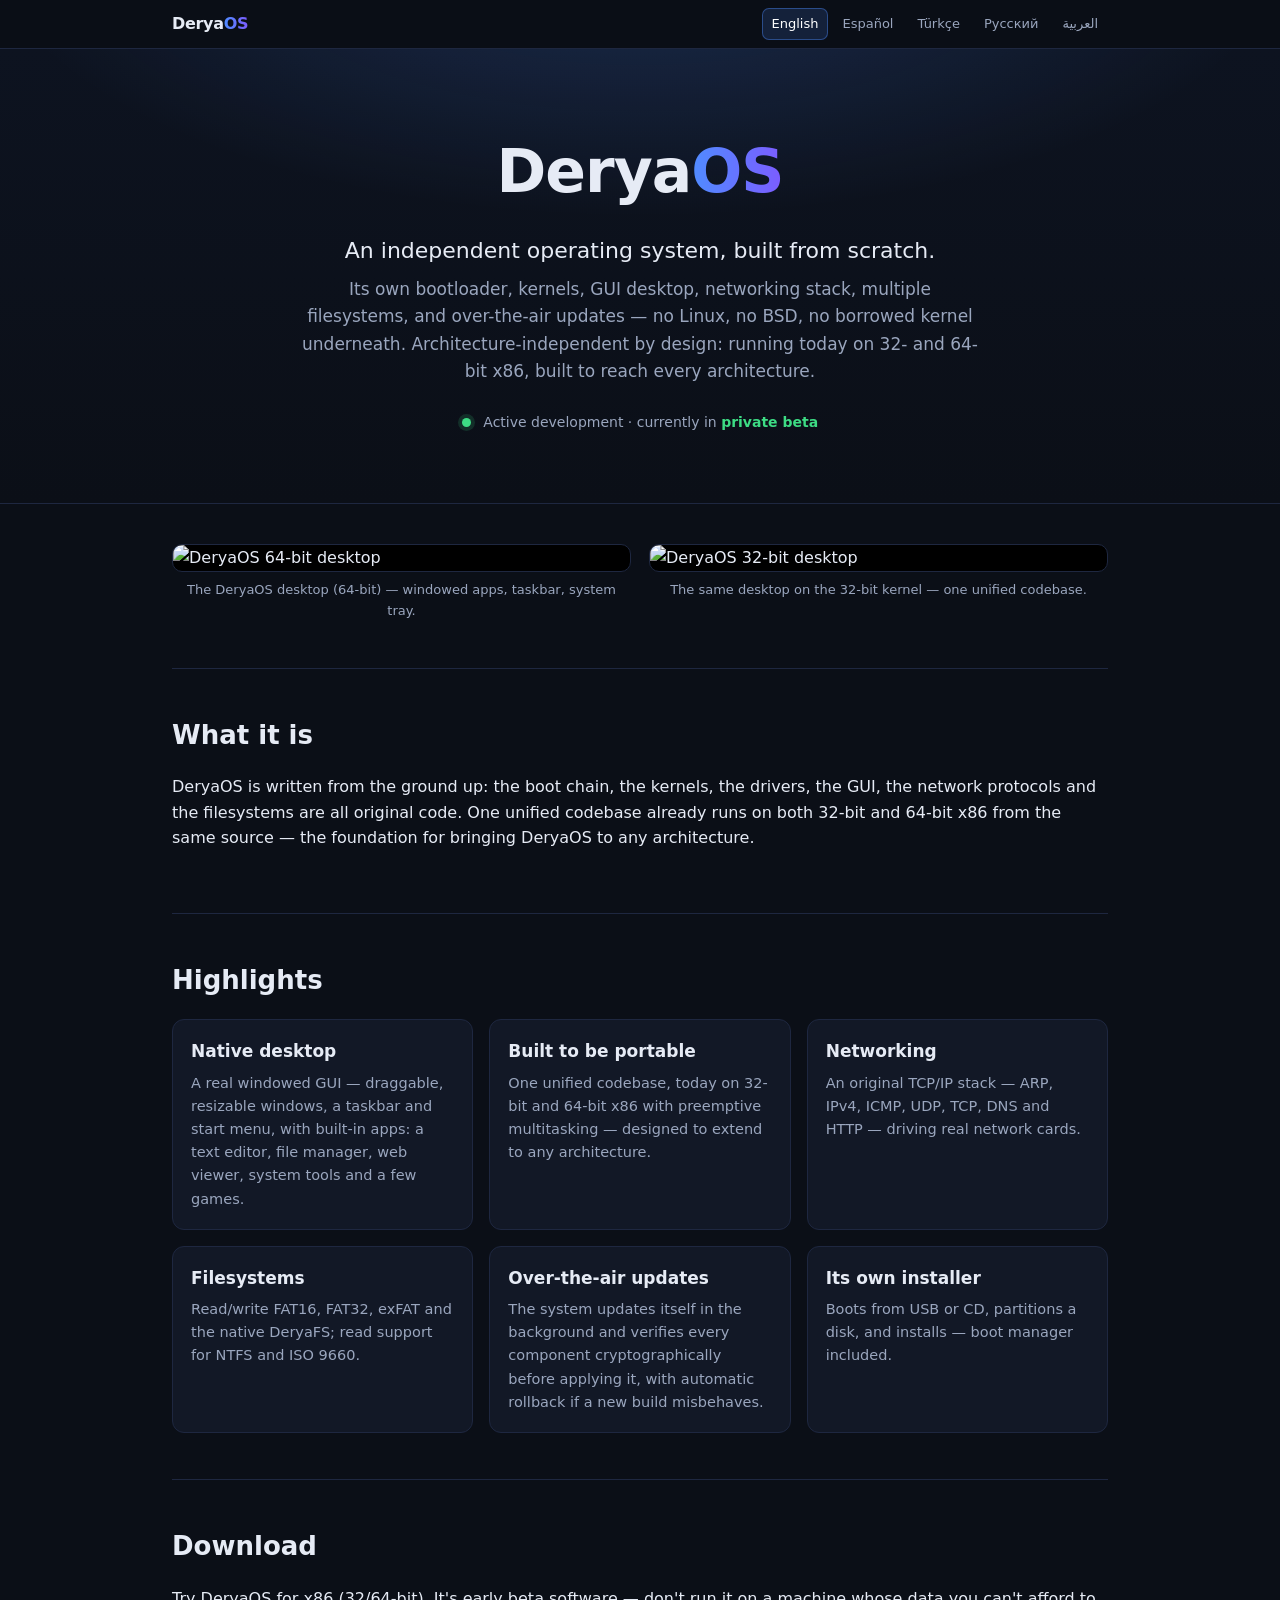
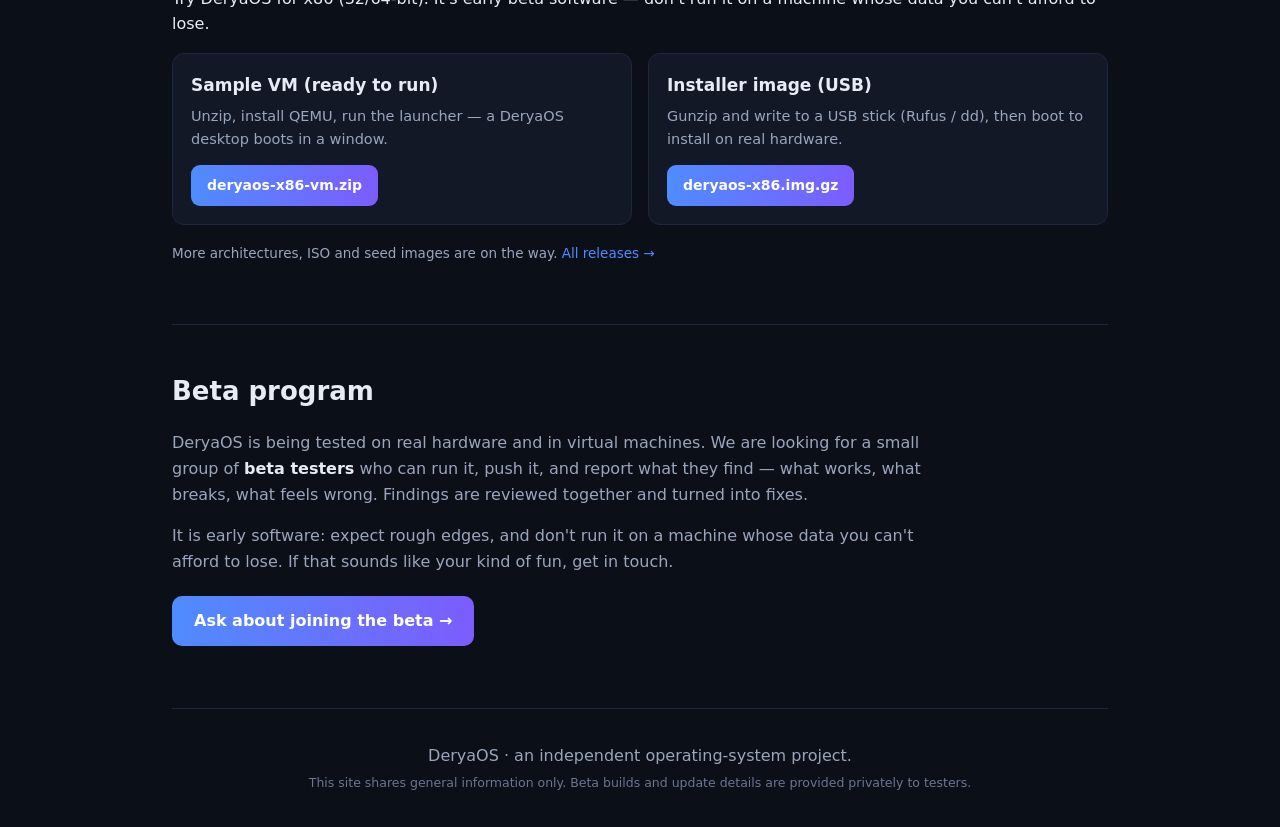
==== commit e70907eb: "social link preview: moonlit-ocean OG image (Derya = the sea) + OG/Twitter meta" ====
--- a/index.html
+++ b/index.html
@@ -5,6 +5,21 @@
 <meta name="viewport" content="width=device-width, initial-scale=1">
 <title>DeryaOS — a from-scratch operating system</title>
 <meta name="description" content="DeryaOS is an independent operating system built from scratch — its own bootloader, native GUI desktop, networking and filesystems. Architecture-independent by design, running today on 32/64-bit x86. In private beta.">
+
+<!-- Social link preview (WhatsApp / Signal / Telegram / Twitter / Facebook) -->
+<meta property="og:type" content="website">
+<meta property="og:url" content="https://deryaos.github.io/">
+<meta property="og:title" content="DeryaOS — an independent operating system">
+<meta property="og:description" content="Built from scratch — its own bootloader, native GUI desktop, networking and filesystems. Architecture-independent by design. In private beta.">
+<meta property="og:image" content="https://deryaos.github.io/assets/og-ocean.png">
+<meta property="og:image:width" content="1200">
+<meta property="og:image:height" content="630">
+<meta property="og:image:alt" content="DeryaOS over a moonlit ocean — 'Derya' means the sea">
+<meta name="twitter:card" content="summary_large_image">
+<meta name="twitter:title" content="DeryaOS — an independent operating system">
+<meta name="twitter:description" content="Built from scratch — its own bootloader, GUI desktop, networking and filesystems. In private beta.">
+<meta name="twitter:image" content="https://deryaos.github.io/assets/og-ocean.png">
+
 <link rel="stylesheet" href="style.css">
 </head>
 <body>
@@ -14,6 +29,7 @@
     <span class="brandmini">Derya<span>OS</span></span>
     <span class="langs">
       <button class="lang-btn" data-lang="en">English</button>
+      <button class="lang-btn" data-lang="es">Español</button>
       <button class="lang-btn" data-lang="tr">Türkçe</button>
       <button class="lang-btn" data-lang="ru">Русский</button>
       <button class="lang-btn" data-lang="ar">العربية</button>
@@ -67,15 +83,15 @@
       <div class="card dlcard">
         <h3 data-i18n="dl_vm">Sample VM (ready to run)</h3>
         <p data-i18n="dl_vm_d">Unzip, install QEMU, run the launcher — a DeryaOS desktop boots in a window.</p>
-        <a class="dlbtn" href="https://github.com/ibrahimboul-ai/deryaos-web/releases/download/beta-part4231/deryaos-x86-vm.zip">deryaos-x86-vm.zip</a>
+        <a class="dlbtn" href="https://github.com/deryaos/deryaos.github.io/releases/download/beta-part4231/deryaos-x86-vm.zip">deryaos-x86-vm.zip</a>
       </div>
       <div class="card dlcard">
         <h3 data-i18n="dl_img">Installer image (USB)</h3>
         <p data-i18n="dl_img_d">Gunzip and write to a USB stick (Rufus / dd), then boot to install on real hardware.</p>
-        <a class="dlbtn" href="https://github.com/ibrahimboul-ai/deryaos-web/releases/download/beta-part4231/deryaos-x86.img.gz">deryaos-x86.img.gz</a>
+        <a class="dlbtn" href="https://github.com/deryaos/deryaos.github.io/releases/download/beta-part4231/deryaos-x86.img.gz">deryaos-x86.img.gz</a>
       </div>
     </div>
-    <p class="dlnote" data-i18n="dl_note">More architectures, ISO and seed images are on the way. <a href="https://github.com/ibrahimboul-ai/deryaos-web/releases">All releases →</a></p>
+    <p class="dlnote" data-i18n="dl_note">More architectures, ISO and seed images are on the way. <a href="https://github.com/deryaos/deryaos.github.io/releases">All releases →</a></p>
   </section>
 
   <section class="beta">
@@ -115,13 +131,40 @@
     dl_p:"Try DeryaOS for x86 (32/64-bit). It's early beta software — don't run it on a machine whose data you can't afford to lose.",
     dl_vm:"Sample VM (ready to run)", dl_vm_d:"Unzip, install QEMU, run the launcher — a DeryaOS desktop boots in a window.",
     dl_img:"Installer image (USB)", dl_img_d:"Gunzip and write to a USB stick (Rufus / dd), then boot to install on real hardware.",
-    dl_note:'More architectures, ISO and seed images are on the way. <a href="https://github.com/ibrahimboul-ai/deryaos-web/releases">All releases →</a>',
+    dl_note:'More architectures, ISO and seed images are on the way. <a href="https://github.com/deryaos/deryaos.github.io/releases">All releases →</a>',
     h_beta:"Beta program",
     beta1:"DeryaOS is being tested on real hardware and in virtual machines. We are looking for a small group of <strong>beta testers</strong> who can run it, push it, and report what they find — what works, what breaks, what feels wrong. Findings are reviewed together and turned into fixes.",
     beta2:"It is early software: expect rough edges, and don't run it on a machine whose data you can't afford to lose. If that sounds like your kind of fun, get in touch.",
     cta:"Ask about joining the beta →",
     foot1:"DeryaOS · an independent operating-system project.",
     foot2:"This site shares general information only. Beta builds and update details are provided privately to testers."
+  },
+  es: {
+    tagline:"Un sistema operativo independiente, construido desde cero.",
+    sub:"Su propio gestor de arranque, núcleos, escritorio gráfico, pila de red, múltiples sistemas de archivos y actualizaciones por aire — sin Linux, sin BSD, sin un núcleo prestado debajo. Independiente de la arquitectura por diseño: hoy funciona en x86 de 32 y 64 bits, construido para llegar a cualquier arquitectura.",
+    status:'<span class="dot"></span> Desarrollo activo · actualmente en <strong>beta privada</strong>',
+    cap1:"El escritorio de DeryaOS (64 bits) — aplicaciones en ventanas, barra de tareas, bandeja del sistema.",
+    cap2:"El mismo escritorio en el núcleo de 32 bits — una única base de código unificada.",
+    h_what:"Qué es",
+    p_what:"DeryaOS está escrito desde cero: la cadena de arranque, los núcleos, los controladores, la interfaz gráfica, los protocolos de red y los sistemas de archivos son todo código original. Una única base de código unificada ya funciona tanto en x86 de 32 bits como de 64 bits a partir del mismo origen — la base para llevar DeryaOS a cualquier arquitectura.",
+    h_high:"Lo destacado",
+    c1h:"Escritorio nativo", c1p:"Una interfaz gráfica con ventanas reales — ventanas arrastrables y redimensionables, una barra de tareas y un menú de inicio, con aplicaciones integradas: un editor de texto, un gestor de archivos, un visor web, herramientas del sistema y algunos juegos.",
+    c2h:"Diseñado para ser portable", c2p:"Una única base de código unificada, hoy en x86 de 32 y 64 bits con multitarea preferente — diseñada para extenderse a cualquier arquitectura.",
+    c3h:"Red", c3p:"Una pila TCP/IP original — ARP, IPv4, ICMP, UDP, TCP, DNS y HTTP — que controla tarjetas de red reales.",
+    c4h:"Sistemas de archivos", c4p:"Lectura/escritura de FAT16, FAT32, exFAT y el nativo DeryaFS; soporte de lectura para NTFS e ISO 9660.",
+    c5h:"Actualizaciones por aire", c5p:"El sistema se actualiza solo en segundo plano y verifica criptográficamente cada componente antes de aplicarlo, con reversión automática si una nueva versión se comporta mal.",
+    c6h:"Su propio instalador", c6p:"Arranca desde USB o CD, particiona un disco e instala — con gestor de arranque incluido.",
+    h_dl:"Descargar",
+    dl_p:"Prueba DeryaOS para x86 (32/64 bits). Es software beta temprano — no lo ejecutes en una máquina cuyos datos no puedas permitirte perder.",
+    dl_vm:"Máquina virtual de muestra (lista para usar)", dl_vm_d:"Descomprime, instala QEMU, ejecuta el lanzador — un escritorio DeryaOS arranca en una ventana.",
+    dl_img:"Imagen de instalación (USB)", dl_img_d:"Descomprímela con gunzip y escríbela en una memoria USB (Rufus / dd), luego arranca para instalar en hardware real.",
+    dl_note:'Más arquitecturas e imágenes ISO y seed están en camino. <a href="https://github.com/deryaos/deryaos.github.io/releases">Todas las versiones →</a>',
+    h_beta:"Programa beta",
+    beta1:"DeryaOS se está probando en hardware real y en máquinas virtuales. Buscamos un pequeño grupo de <strong>probadores beta</strong> que puedan ejecutarlo, exigirlo y reportar lo que encuentren — qué funciona, qué se rompe, qué se siente mal. Los hallazgos se revisan en conjunto y se convierten en correcciones.",
+    beta2:"Es software temprano: espera asperezas y no lo ejecutes en una máquina cuyos datos no puedas permitirte perder. Si eso suena a tu tipo de diversión, ponte en contacto.",
+    cta:"Pregunta por unirte a la beta →",
+    foot1:"DeryaOS · un proyecto independiente de sistema operativo.",
+    foot2:"Este sitio comparte solo información general. Las versiones beta y los detalles de actualización se proporcionan de forma privada a los probadores."
   },
   tr: {
     tagline:"Sıfırdan geliştirilen bağımsız bir işletim sistemi.",
@@ -142,7 +185,7 @@
     dl_p:"DeryaOS'u x86 (32/64-bit) için deneyin. Bu erken bir beta yazılımdır — verisini kaybetmeyi göze alamayacağınız bir makinede çalıştırmayın.",
     dl_vm:"Örnek Sanal Makine (çalıştırmaya hazır)", dl_vm_d:"Zip'i açın, QEMU'yu kurun, başlatıcıyı çalıştırın — bir pencerede DeryaOS masaüstü açılır.",
     dl_img:"Kurulum görüntüsü (USB)", dl_img_d:"Gunzip ile açın ve bir USB belleğe yazın (Rufus / dd), ardından gerçek donanıma kurmak için başlatın.",
-    dl_note:'Daha fazla mimari, ISO ve seed görüntüleri yolda. <a href="https://github.com/ibrahimboul-ai/deryaos-web/releases">Tüm sürümler →</a>',
+    dl_note:'Daha fazla mimari, ISO ve seed görüntüleri yolda. <a href="https://github.com/deryaos/deryaos.github.io/releases">Tüm sürümler →</a>',
     h_beta:"Beta programı",
     beta1:"DeryaOS gerçek donanımda ve sanal makinelerde test ediliyor. Onu çalıştırabilecek, zorlayabilecek ve bulgularını bildirebilecek küçük bir <strong>beta test</strong> grubu arıyoruz — neyin çalıştığını, neyin bozulduğunu, neyin yanlış hissettirdiğini. Bulgular birlikte değerlendirilir ve düzeltmelere dönüştürülür.",
     beta2:"Bu erken bir yazılımdır: pürüzler bekleyin ve verisini kaybetmeyi göze alamayacağınız bir makinede çalıştırmayın. Bu size eğlenceli geliyorsa, bizimle iletişime geçin.",
@@ -169,7 +212,7 @@
     dl_p:"Попробуйте DeryaOS для x86 (32/64-бит). Это ранняя бета — не запускайте её на машине, данные которой вы не можете позволить себе потерять.",
     dl_vm:"Готовая виртуальная машина", dl_vm_d:"Распакуйте, установите QEMU, запустите лаунчер — рабочий стол DeryaOS откроется в окне.",
     dl_img:"Образ установщика (USB)", dl_img_d:"Распакуйте gunzip и запишите на USB-накопитель (Rufus / dd), затем загрузитесь для установки на реальное оборудование.",
-    dl_note:'Другие архитектуры, ISO- и seed-образы — в пути. <a href="https://github.com/ibrahimboul-ai/deryaos-web/releases">Все выпуски →</a>',
+    dl_note:'Другие архитектуры, ISO- и seed-образы — в пути. <a href="https://github.com/deryaos/deryaos.github.io/releases">Все выпуски →</a>',
     h_beta:"Бета-программа",
     beta1:"DeryaOS тестируется на реальном оборудовании и в виртуальных машинах. Мы ищем небольшую группу <strong>бета-тестеров</strong>, которые смогут запускать её, нагружать и сообщать о находках — что работает, что ломается, что ощущается неправильно. Находки разбираются вместе и превращаются в исправления.",
     beta2:"Это раннее программное обеспечение: ожидайте шероховатостей и не запускайте его на машине, данные которой вы не можете позволить себе потерять. Если это звучит как ваш вид развлечения — свяжитесь с нами.",
@@ -196,7 +239,7 @@
     dl_p:"جرّب DeryaOS على x86 (32/64-بت). إنه برنامج بيتا مبكّر — لا تشغّله على جهاز لا يمكنك تحمّل فقدان بياناته.",
     dl_vm:"جهاز افتراضي جاهز للتشغيل", dl_vm_d:"فكّ الضغط، ثبّت QEMU، شغّل المُطلِق — يُقلع سطح مكتب DeryaOS في نافذة.",
     dl_img:"صورة المُثبّت (USB)", dl_img_d:"فكّ ضغط gunzip واكتبها على ذاكرة USB (Rufus / dd)، ثم أقلع للتثبيت على عتاد حقيقي.",
-    dl_note:'مزيد من المعماريات وصور ISO وseed في الطريق. <a href="https://github.com/ibrahimboul-ai/deryaos-web/releases">كل الإصدارات →</a>',
+    dl_note:'مزيد من المعماريات وصور ISO وseed في الطريق. <a href="https://github.com/deryaos/deryaos.github.io/releases">كل الإصدارات →</a>',
     h_beta:"برنامج البيتا",
     beta1:"يُختبَر DeryaOS على عتاد حقيقي وفي أجهزة افتراضية. نبحث عن مجموعة صغيرة من <strong>مختبري البيتا</strong> القادرين على تشغيله وإجهاده والإبلاغ عمّا يجدونه — ما الذي يعمل، وما الذي يتعطّل، وما الذي يبدو خاطئًا. تُراجَع الملاحظات معًا وتُحوّل إلى إصلاحات.",
     beta2:"هذا برنامج مبكّر: توقّع بعض العيوب، ولا تشغّله على جهاز لا يمكنك تحمّل فقدان بياناته. إذا بدا هذا ممتعًا لك، تواصل معنا.",
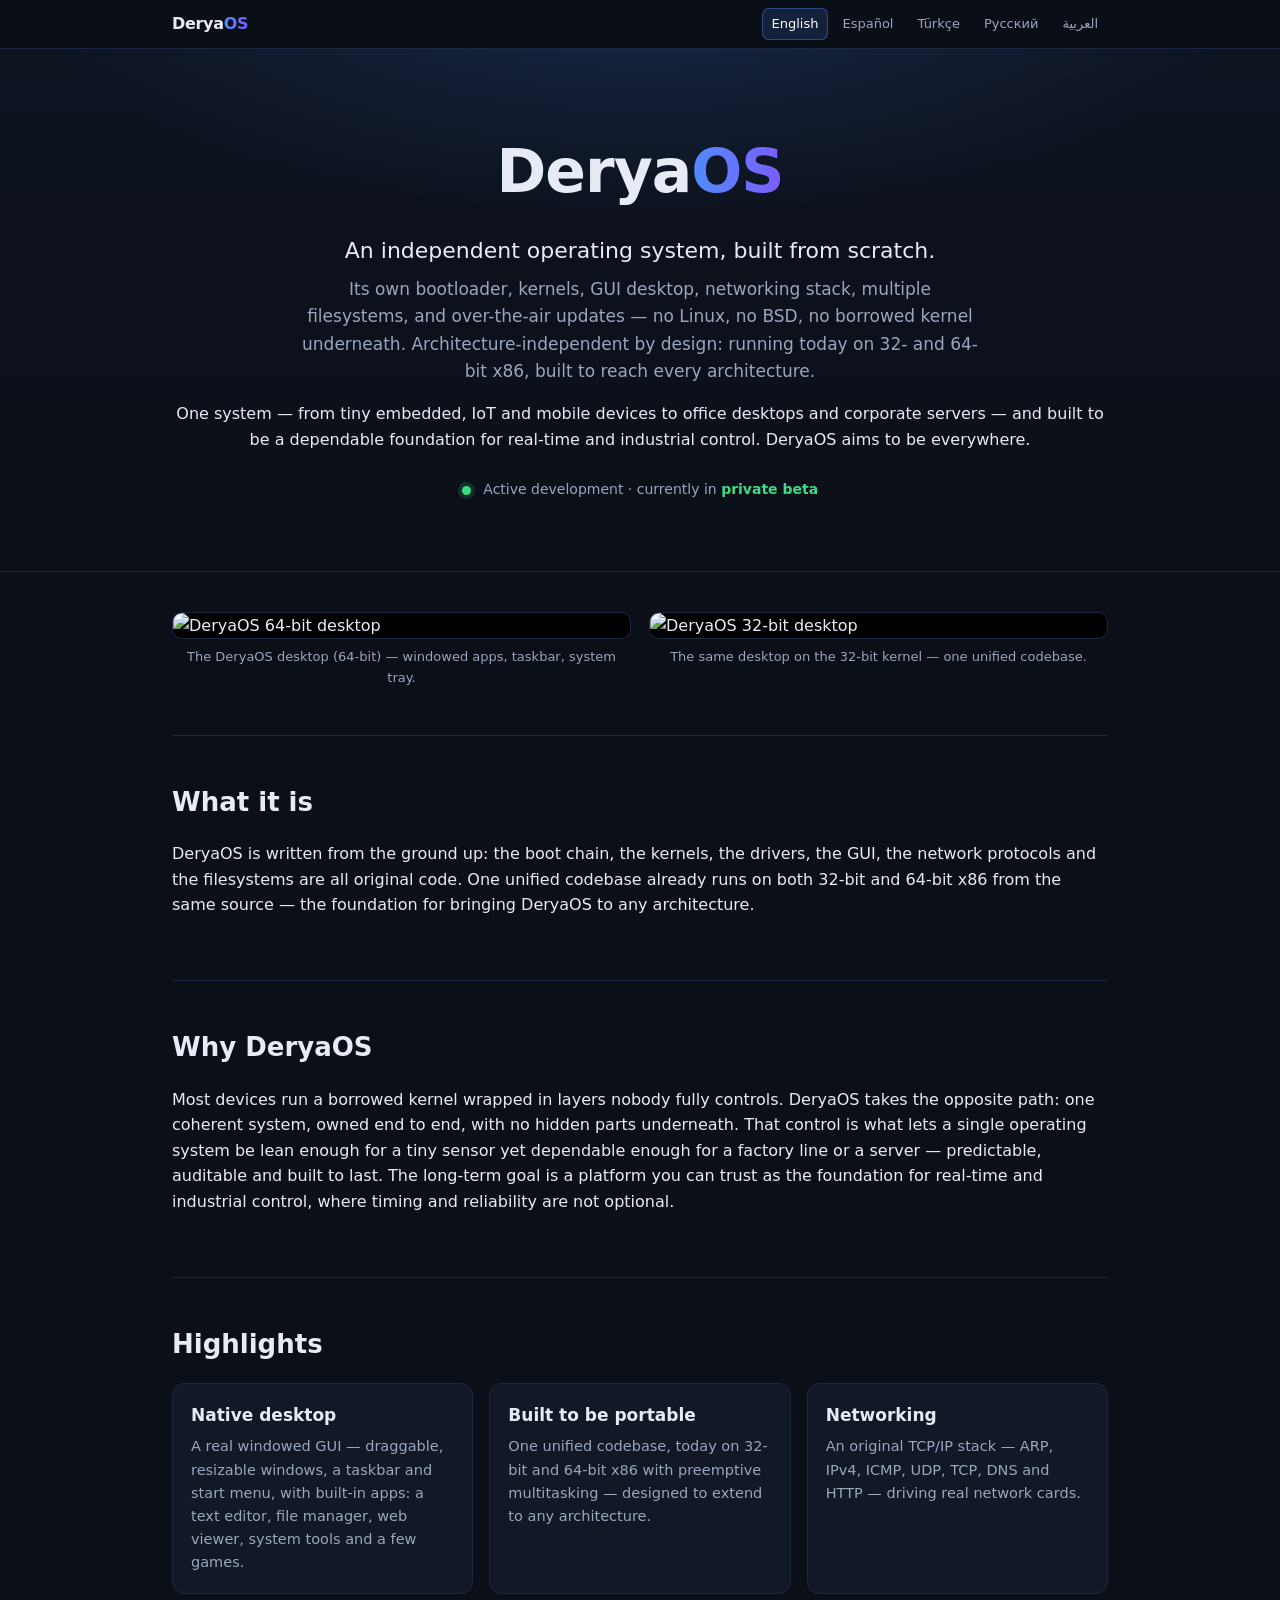
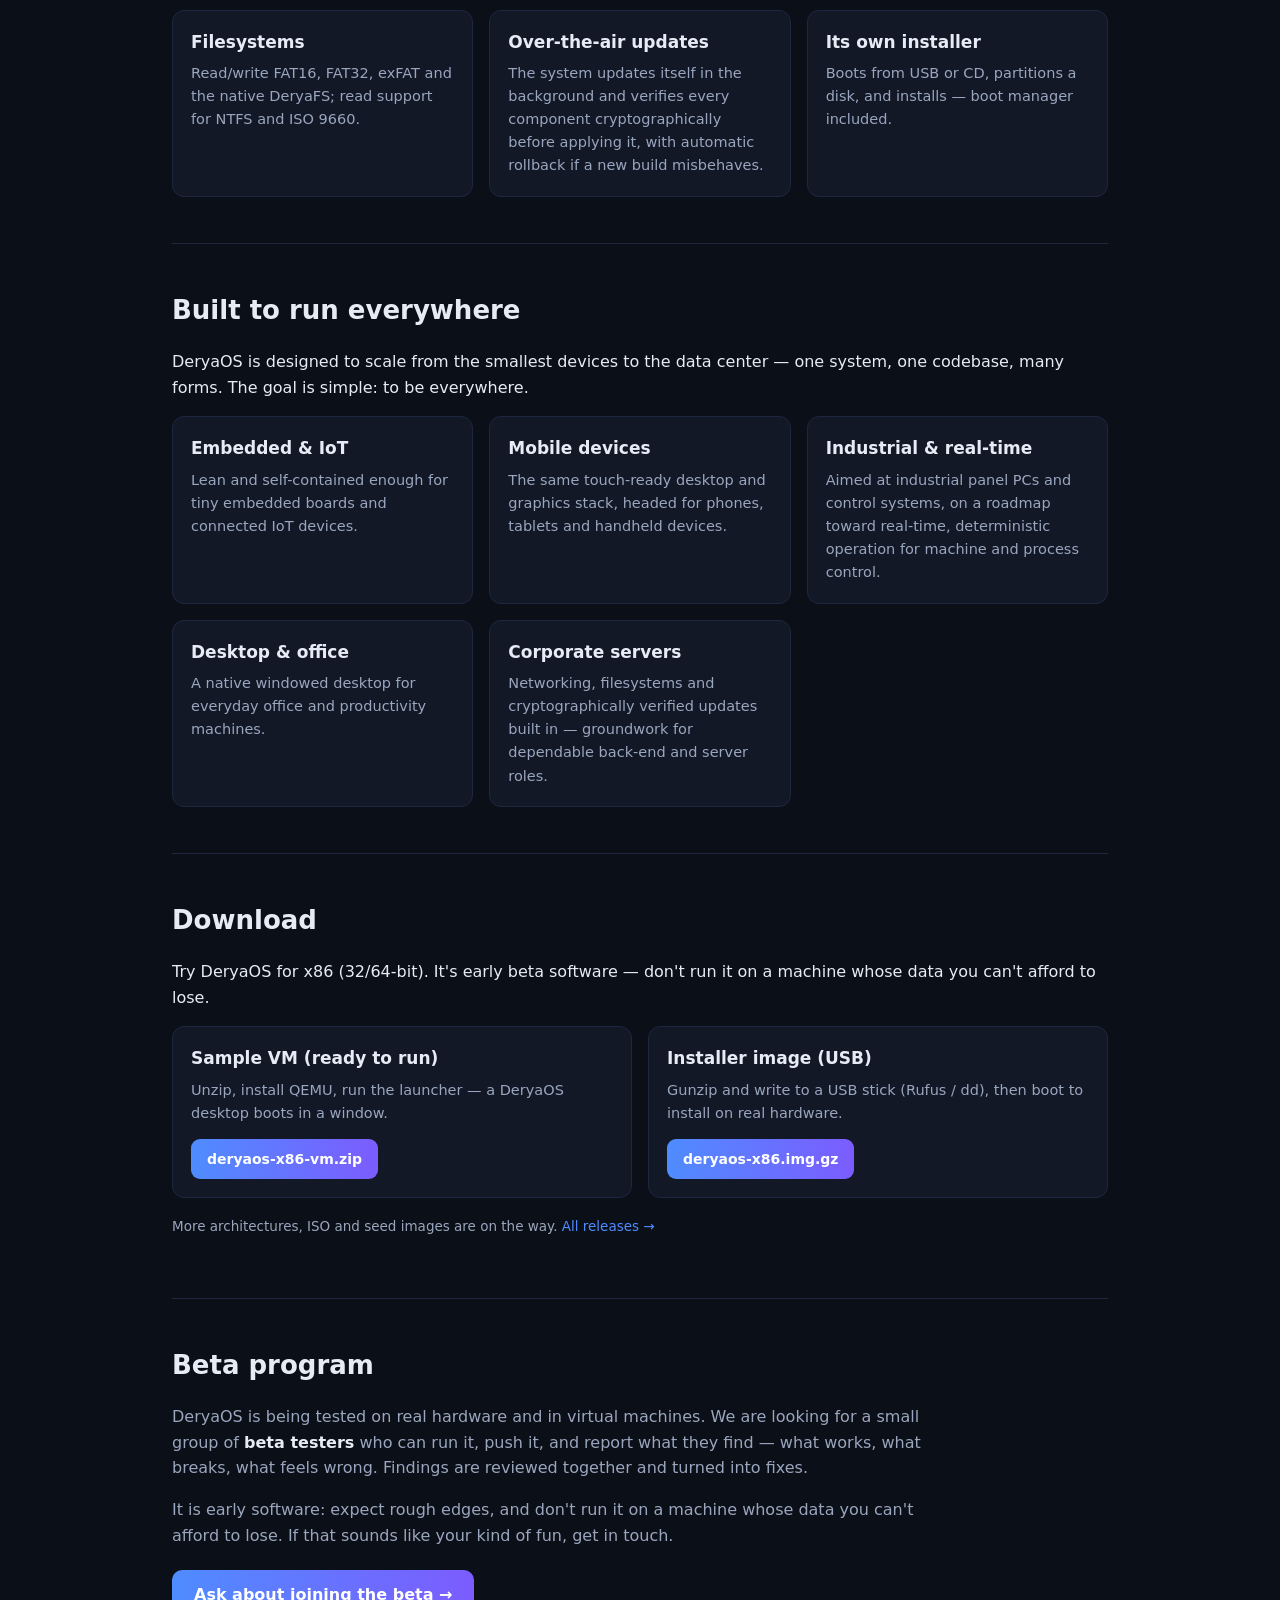
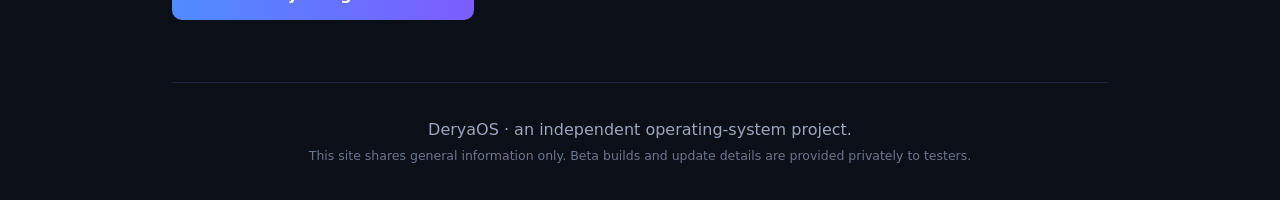
==== commit 5be06067: "site: foreground real-time & industrial control (hero vision + social descriptions, all 5 langs) Ope" ====
--- a/index.html
+++ b/index.html
@@ -4,20 +4,20 @@
 <meta charset="utf-8">
 <meta name="viewport" content="width=device-width, initial-scale=1">
 <title>DeryaOS — a from-scratch operating system</title>
-<meta name="description" content="DeryaOS is an independent operating system built from scratch — its own bootloader, native GUI desktop, networking and filesystems. Architecture-independent by design, running today on 32/64-bit x86. In private beta.">
+<meta name="description" content="DeryaOS is an independent operating system built from scratch — its own bootloader, native GUI desktop, networking and filesystems. From embedded, IoT and mobile devices to desktops and servers, with a foundation for real-time and industrial control. Architecture-independent by design. In private beta.">
 
 <!-- Social link preview (WhatsApp / Signal / Telegram / Twitter / Facebook) -->
 <meta property="og:type" content="website">
 <meta property="og:url" content="https://deryaos.github.io/">
 <meta property="og:title" content="DeryaOS — an independent operating system">
-<meta property="og:description" content="Built from scratch — its own bootloader, native GUI desktop, networking and filesystems. Architecture-independent by design. In private beta.">
+<meta property="og:description" content="Built from scratch — from embedded, IoT and mobile devices to desktops and servers, with a foundation for real-time and industrial control. Architecture-independent by design. In private beta.">
 <meta property="og:image" content="https://deryaos.github.io/assets/og-ocean.png">
 <meta property="og:image:width" content="1200">
 <meta property="og:image:height" content="630">
 <meta property="og:image:alt" content="DeryaOS over a moonlit ocean — 'Derya' means the sea">
 <meta name="twitter:card" content="summary_large_image">
 <meta name="twitter:title" content="DeryaOS — an independent operating system">
-<meta name="twitter:description" content="Built from scratch — its own bootloader, GUI desktop, networking and filesystems. In private beta.">
+<meta name="twitter:description" content="Built from scratch — from embedded, IoT and mobile devices to desktops and servers, with a foundation for real-time and industrial control. In private beta.">
 <meta name="twitter:image" content="https://deryaos.github.io/assets/og-ocean.png">
 
 <link rel="stylesheet" href="style.css">
@@ -42,6 +42,7 @@
     <div class="logo">Derya<span>OS</span></div>
     <p class="tag" data-i18n="tagline">An independent operating system, built from scratch.</p>
     <p class="sub" data-i18n="sub">Its own bootloader, kernels, GUI desktop, networking stack, multiple filesystems, and over-the-air updates — no Linux, no BSD, no borrowed kernel underneath. Architecture-independent by design: running today on 32- and 64-bit x86, built to reach every architecture.</p>
+    <p class="vision" data-i18n="vision">One system — from tiny embedded, IoT and mobile devices to office desktops and corporate servers — and built to be a dependable foundation for real-time and industrial control. DeryaOS aims to be everywhere.</p>
     <p class="status" data-i18n-html="status"><span class="dot"></span> Active development · currently in <strong>private beta</strong></p>
   </div>
 </header>
@@ -65,6 +66,11 @@
   </section>
 
   <section>
+    <h2 data-i18n="h_why">Why DeryaOS</h2>
+    <p data-i18n="p_why">Most devices run a borrowed kernel wrapped in layers nobody fully controls. DeryaOS takes the opposite path: one coherent system, owned end to end, with no hidden parts underneath. That control is what lets a single operating system be lean enough for a tiny sensor yet dependable enough for a factory line or a server — predictable, auditable and built to last. The long-term goal is a platform you can trust as the foundation for real-time and industrial control, where timing and reliability are not optional.</p>
+  </section>
+
+  <section>
     <h2 data-i18n="h_high">Highlights</h2>
     <div class="grid">
       <div class="card"><h3 data-i18n="c1h">Native desktop</h3><p data-i18n="c1p">A real windowed GUI — draggable, resizable windows, a taskbar and start menu, with built-in apps: a text editor, file manager, web viewer, system tools and a few games.</p></div>
@@ -73,6 +79,18 @@
       <div class="card"><h3 data-i18n="c4h">Filesystems</h3><p data-i18n="c4p">Read/write FAT16, FAT32, exFAT and the native DeryaFS; read support for NTFS and ISO 9660.</p></div>
       <div class="card"><h3 data-i18n="c5h">Over-the-air updates</h3><p data-i18n="c5p">The system updates itself in the background and verifies every component cryptographically before applying it, with automatic rollback if a new build misbehaves.</p></div>
       <div class="card"><h3 data-i18n="c6h">Its own installer</h3><p data-i18n="c6p">Boots from USB or CD, partitions a disk, and installs — boot manager included.</p></div>
+    </div>
+  </section>
+
+  <section>
+    <h2 data-i18n="h_where">Built to run everywhere</h2>
+    <p data-i18n="p_where">DeryaOS is designed to scale from the smallest devices to the data center — one system, one codebase, many forms. The goal is simple: to be everywhere.</p>
+    <div class="grid">
+      <div class="card"><h3 data-i18n="w1h">Embedded &amp; IoT</h3><p data-i18n="w1p">Lean and self-contained enough for tiny embedded boards and connected IoT devices.</p></div>
+      <div class="card"><h3 data-i18n="w2h">Mobile devices</h3><p data-i18n="w2p">The same touch-ready desktop and graphics stack, headed for phones, tablets and handheld devices.</p></div>
+      <div class="card"><h3 data-i18n="w3h">Industrial &amp; real-time</h3><p data-i18n="w3p">Aimed at industrial panel PCs and control systems, on a roadmap toward real-time, deterministic operation for machine and process control.</p></div>
+      <div class="card"><h3 data-i18n="w4h">Desktop &amp; office</h3><p data-i18n="w4p">A native windowed desktop for everyday office and productivity machines.</p></div>
+      <div class="card"><h3 data-i18n="w5h">Corporate servers</h3><p data-i18n="w5p">Networking, filesystems and cryptographically verified updates built in — groundwork for dependable back-end and server roles.</p></div>
     </div>
   </section>
 
@@ -115,11 +133,21 @@
   en: {
     tagline:"An independent operating system, built from scratch.",
     sub:"Its own bootloader, kernels, GUI desktop, networking stack, multiple filesystems, and over-the-air updates — no Linux, no BSD, no borrowed kernel underneath. Architecture-independent by design: running today on 32- and 64-bit x86, built to reach every architecture.",
+    vision:"One system — from tiny embedded, IoT and mobile devices to office desktops and corporate servers — and built to be a dependable foundation for real-time and industrial control. DeryaOS aims to be everywhere.",
     status:'<span class="dot"></span> Active development · currently in <strong>private beta</strong>',
     cap1:"The DeryaOS desktop (64-bit) — windowed apps, taskbar, system tray.",
     cap2:"The same desktop on the 32-bit kernel — one unified codebase.",
     h_what:"What it is",
     p_what:"DeryaOS is written from the ground up: the boot chain, the kernels, the drivers, the GUI, the network protocols and the filesystems are all original code. One unified codebase already runs on both 32-bit and 64-bit x86 from the same source — the foundation for bringing DeryaOS to any architecture.",
+    h_why:"Why DeryaOS",
+    p_why:"Most devices run a borrowed kernel wrapped in layers nobody fully controls. DeryaOS takes the opposite path: one coherent system, owned end to end, with no hidden parts underneath. That control is what lets a single operating system be lean enough for a tiny sensor yet dependable enough for a factory line or a server — predictable, auditable and built to last. The long-term goal is a platform you can trust as the foundation for real-time and industrial control, where timing and reliability are not optional.",
+    h_where:"Built to run everywhere",
+    p_where:"DeryaOS is designed to scale from the smallest devices to the data center — one system, one codebase, many forms. The goal is simple: to be everywhere.",
+    w1h:"Embedded & IoT", w1p:"Lean and self-contained enough for tiny embedded boards and connected IoT devices.",
+    w2h:"Mobile devices", w2p:"The same touch-ready desktop and graphics stack, headed for phones, tablets and handheld devices.",
+    w3h:"Industrial & real-time", w3p:"Aimed at industrial panel PCs and control systems, on a roadmap toward real-time, deterministic operation for machine and process control.",
+    w4h:"Desktop & office", w4p:"A native windowed desktop for everyday office and productivity machines.",
+    w5h:"Corporate servers", w5p:"Networking, filesystems and cryptographically verified updates built in — groundwork for dependable back-end and server roles.",
     h_high:"Highlights",
     c1h:"Native desktop", c1p:"A real windowed GUI — draggable, resizable windows, a taskbar and start menu, with built-in apps: a text editor, file manager, web viewer, system tools and a few games.",
     c2h:"Built to be portable", c2p:"One unified codebase, today on 32-bit and 64-bit x86 with preemptive multitasking — designed to extend to any architecture.",
@@ -142,11 +170,21 @@
   es: {
     tagline:"Un sistema operativo independiente, construido desde cero.",
     sub:"Su propio gestor de arranque, núcleos, escritorio gráfico, pila de red, múltiples sistemas de archivos y actualizaciones por aire — sin Linux, sin BSD, sin un núcleo prestado debajo. Independiente de la arquitectura por diseño: hoy funciona en x86 de 32 y 64 bits, construido para llegar a cualquier arquitectura.",
+    vision:"Un solo sistema — desde diminutos dispositivos embebidos, IoT y móviles hasta equipos de oficina y servidores corporativos — y hecho para ser una base fiable para el control en tiempo real e industrial. DeryaOS aspira a estar en todas partes.",
     status:'<span class="dot"></span> Desarrollo activo · actualmente en <strong>beta privada</strong>',
     cap1:"El escritorio de DeryaOS (64 bits) — aplicaciones en ventanas, barra de tareas, bandeja del sistema.",
     cap2:"El mismo escritorio en el núcleo de 32 bits — una única base de código unificada.",
     h_what:"Qué es",
     p_what:"DeryaOS está escrito desde cero: la cadena de arranque, los núcleos, los controladores, la interfaz gráfica, los protocolos de red y los sistemas de archivos son todo código original. Una única base de código unificada ya funciona tanto en x86 de 32 bits como de 64 bits a partir del mismo origen — la base para llevar DeryaOS a cualquier arquitectura.",
+    h_why:"Por qué DeryaOS",
+    p_why:"La mayoría de los dispositivos ejecutan un núcleo prestado envuelto en capas que nadie controla del todo. DeryaOS toma el camino opuesto: un único sistema coherente, propio de principio a fin, sin partes ocultas debajo. Ese control es lo que permite que un mismo sistema operativo sea lo bastante ligero para un sensor diminuto y lo bastante fiable para una línea de fábrica o un servidor — predecible, auditable y hecho para durar. La meta a largo plazo es una plataforma en la que confiar como base para el control en tiempo real e industrial, donde la temporización y la fiabilidad no son opcionales.",
+    h_where:"Hecho para funcionar en todas partes",
+    p_where:"DeryaOS está diseñado para escalar desde los dispositivos más pequeños hasta el centro de datos — un solo sistema, una sola base de código, muchas formas. La meta es simple: estar en todas partes.",
+    w1h:"Embebidos e IoT", w1p:"Ligero y autónomo, apto para placas embebidas diminutas y dispositivos IoT conectados.",
+    w2h:"Dispositivos móviles", w2p:"El mismo escritorio listo para pantallas táctiles y su motor gráfico, rumbo a teléfonos, tabletas y dispositivos de mano.",
+    w3h:"Industrial y tiempo real", w3p:"Orientado a PC con panel industrial y sistemas de control, con una hoja de ruta hacia una operación determinista en tiempo real para el control de máquinas y procesos.",
+    w4h:"Escritorio y oficina", w4p:"Un escritorio nativo con ventanas para equipos cotidianos de oficina y productividad.",
+    w5h:"Servidores corporativos", w5p:"Red, sistemas de archivos y actualizaciones verificadas criptográficamente integradas — base para funciones fiables de back-end y servidor.",
     h_high:"Lo destacado",
     c1h:"Escritorio nativo", c1p:"Una interfaz gráfica con ventanas reales — ventanas arrastrables y redimensionables, una barra de tareas y un menú de inicio, con aplicaciones integradas: un editor de texto, un gestor de archivos, un visor web, herramientas del sistema y algunos juegos.",
     c2h:"Diseñado para ser portable", c2p:"Una única base de código unificada, hoy en x86 de 32 y 64 bits con multitarea preferente — diseñada para extenderse a cualquier arquitectura.",
@@ -169,11 +207,21 @@
   tr: {
     tagline:"Sıfırdan geliştirilen bağımsız bir işletim sistemi.",
     sub:"Kendi önyükleyicisi, çekirdekleri, grafiksel masaüstü, ağ yığını, birden çok dosya sistemi ve havadan güncellemeler — altında Linux yok, BSD yok, ödünç alınmış çekirdek yok. Tasarımı gereği mimariden bağımsız: bugün 32- ve 64-bit x86 üzerinde çalışıyor, her mimariye ulaşmak için inşa edildi.",
+    vision:"Tek bir sistem — minik gömülü, IoT ve mobil cihazlardan ofis masaüstlerine ve kurumsal sunuculara kadar — ve gerçek zamanlı ile endüstriyel kontrol için güvenilir bir temel olacak şekilde inşa edildi. DeryaOS her yerde olmayı hedefliyor.",
     status:'<span class="dot"></span> Etkin geliştirme · şu anda <strong>özel beta</strong> aşamasında',
     cap1:"DeryaOS masaüstü (64-bit) — pencereli uygulamalar, görev çubuğu, sistem tepsisi.",
     cap2:"Aynı masaüstü 32-bit çekirdekte — tek bir birleşik kaynak kodu.",
     h_what:"Nedir",
     p_what:"DeryaOS tamamen sıfırdan yazılmıştır: önyükleme zinciri, çekirdekler, sürücüler, grafik arayüz, ağ protokolleri ve dosya sistemlerinin tümü özgün koddur. Tek bir birleşik kaynak kodu, aynı kaynaktan hem 32-bit hem de 64-bit x86 üzerinde çalışıyor — DeryaOS'u herhangi bir mimariye taşımanın temeli.",
+    h_why:"Neden DeryaOS",
+    p_why:"Çoğu cihaz, kimsenin tam olarak denetlemediği katmanlara sarılı ödünç bir çekirdek çalıştırır. DeryaOS tersini yapar: baştan sona size ait, altında gizli parçası olmayan tek ve tutarlı bir sistem. İşte bu denetim, aynı işletim sisteminin minik bir algılayıcı için yeterince hafif, bir fabrika hattı veya sunucu için yeterince güvenilir olmasını sağlar — öngörülebilir, denetlenebilir ve kalıcı olacak şekilde. Uzun vadeli hedef; zamanlamanın ve güvenilirliğin isteğe bağlı olmadığı gerçek zamanlı ve endüstriyel kontrol için güvenebileceğiniz bir temel platformdur.",
+    h_where:"Her yerde çalışmak için inşa edildi",
+    p_where:"DeryaOS, en küçük cihazlardan veri merkezine kadar ölçeklenecek şekilde tasarlandı — tek sistem, tek kaynak kodu, çok sayıda biçim. Hedef basit: her yerde olmak.",
+    w1h:"Gömülü ve IoT", w1p:"Minik gömülü kartlar ve bağlı IoT cihazları için yeterince hafif ve kendi kendine yeten.",
+    w2h:"Mobil cihazlar", w2p:"Aynı dokunmaya hazır masaüstü ve grafik yığını; telefonlara, tabletlere ve elde taşınan cihazlara doğru yol alıyor.",
+    w3h:"Endüstriyel ve gerçek zamanlı", w3p:"Endüstriyel panel PC'leri ve kontrol sistemlerini hedefliyor; makine ve süreç kontrolü için gerçek zamanlı, belirlenimci çalışmaya doğru bir yol haritasıyla.",
+    w4h:"Masaüstü ve ofis", w4p:"Günlük ofis ve üretkenlik makineleri için yerel, pencereli bir masaüstü.",
+    w5h:"Kurumsal sunucular", w5p:"Yerleşik ağ, dosya sistemleri ve kriptografik olarak doğrulanmış güncellemeler — güvenilir arka uç ve sunucu rolleri için zemin.",
     h_high:"Öne çıkanlar",
     c1h:"Yerel masaüstü", c1p:"Gerçek pencereli bir arayüz — sürüklenebilir, yeniden boyutlandırılabilir pencereler, görev çubuğu ve başlat menüsü; yerleşik uygulamalarla: metin düzenleyici, dosya yöneticisi, web görüntüleyici, sistem araçları ve birkaç oyun.",
     c2h:"Taşınabilir olacak şekilde tasarlandı", c2p:"Tek birleşik kaynak kodu, bugün öncelikli çoklu görevle 32-bit ve 64-bit x86 üzerinde — herhangi bir mimariye genişleyecek şekilde tasarlandı.",
@@ -196,11 +244,21 @@
   ru: {
     tagline:"Независимая операционная система, написанная с нуля.",
     sub:"Собственный загрузчик, ядра, графический рабочий стол, сетевой стек, несколько файловых систем и обновления по воздуху — без Linux, без BSD, без заимствованного ядра внутри. Независима от архитектуры по своей сути: сегодня работает на 32- и 64-битном x86, создана, чтобы дойти до любой архитектуры.",
+    vision:"Одна система — от крошечных встраиваемых, IoT- и мобильных устройств до офисных компьютеров и корпоративных серверов — и созданная как надёжная основа для систем реального времени и промышленного управления. DeryaOS стремится быть везде.",
     status:'<span class="dot"></span> Активная разработка · сейчас в <strong>закрытой бета-версии</strong>',
     cap1:"Рабочий стол DeryaOS (64-бит) — оконные приложения, панель задач, системный трей.",
     cap2:"Тот же рабочий стол на 32-битном ядре — единая кодовая база.",
     h_what:"Что это",
     p_what:"DeryaOS написана полностью с нуля: цепочка загрузки, ядра, драйверы, графический интерфейс, сетевые протоколы и файловые системы — всё это оригинальный код. Единая кодовая база уже работает и на 32-битном, и на 64-битном x86 из одного источника — основа для переноса DeryaOS на любую архитектуру.",
+    h_why:"Зачем DeryaOS",
+    p_why:"Большинство устройств работают на заимствованном ядре, обёрнутом в слои, которые никто не контролирует полностью. DeryaOS идёт противоположным путём: единая цельная система, полностью своя от начала до конца, без скрытых частей внутри. Именно такой контроль позволяет одной операционной системе быть достаточно лёгкой для крошечного датчика и достаточно надёжной для заводской линии или сервера — предсказуемой, проверяемой и созданной надолго. Долгосрочная цель — платформа, которой можно доверять как основе для систем реального времени и промышленного управления, где точность по времени и надёжность не обсуждаются.",
+    h_where:"Создана работать везде",
+    p_where:"DeryaOS спроектирована масштабироваться от самых маленьких устройств до центра обработки данных — одна система, одна кодовая база, множество форм. Цель проста: быть везде.",
+    w1h:"Встраиваемые и IoT", w1p:"Достаточно лёгкая и самодостаточная для крошечных встраиваемых плат и подключённых IoT-устройств.",
+    w2h:"Мобильные устройства", w2p:"Тот же готовый к сенсорному вводу рабочий стол и графический стек — на пути к телефонам, планшетам и портативным устройствам.",
+    w3h:"Промышленность и реальное время", w3p:"Нацелена на промышленные панельные ПК и системы управления, с планом перехода к детерминированной работе в реальном времени для управления машинами и процессами.",
+    w4h:"Рабочий стол и офис", w4p:"Родной оконный рабочий стол для повседневных офисных и рабочих машин.",
+    w5h:"Корпоративные серверы", w5p:"Встроенные сеть, файловые системы и криптографически проверяемые обновления — основа для надёжных серверных и back-end ролей.",
     h_high:"Ключевые особенности",
     c1h:"Родной рабочий стол", c1p:"Настоящий оконный интерфейс — перетаскиваемые окна с изменяемым размером, панель задач и меню «Пуск», со встроенными приложениями: текстовый редактор, файловый менеджер, веб-просмотрщик, системные инструменты и несколько игр.",
     c2h:"Создана быть переносимой", c2p:"Единая кодовая база, сегодня на 32-битном и 64-битном x86 с вытесняющей многозадачностью — спроектирована для расширения на любую архитектуру.",
@@ -223,11 +281,21 @@
   ar: {
     tagline:"نظام تشغيل مستقل، مبني من الصفر.",
     sub:"محمّل إقلاع وأنوية وسطح مكتب رسومي وحزمة شبكات وأنظمة ملفات متعددة وتحديثات عبر الأثير — كلها خاصة به، بلا Linux، بلا BSD، وبلا نواة مُستعارة في الأسفل. مستقل عن المعمارية بحكم تصميمه: يعمل اليوم على x86 بنسختيه 32 و64-بت، ومبني ليصل إلى كل معمارية.",
+    vision:"نظام واحد — من الأجهزة المُضمّنة وأجهزة إنترنت الأشياء والأجهزة المحمولة الصغيرة إلى حواسيب المكاتب وخوادم الشركات — ومبني ليكون أساسًا موثوقًا للتحكّم في الزمن الحقيقي والتحكّم الصناعي. يطمح DeryaOS إلى أن يكون في كل مكان.",
     status:'<span class="dot"></span> تطوير نشِط · حاليًا في <strong>نسخة بيتا خاصة</strong>',
     cap1:"سطح مكتب DeryaOS (64-بت) — تطبيقات بنوافذ، شريط مهام، وعلبة نظام.",
     cap2:"نفس سطح المكتب على نواة 32-بت — قاعدة شيفرة موحّدة واحدة.",
     h_what:"ما هو",
     p_what:"كُتب DeryaOS من الصفر تمامًا: سلسلة الإقلاع والأنوية والمُشغّلات والواجهة الرسومية وبروتوكولات الشبكة وأنظمة الملفات كلها شيفرة أصلية. قاعدة شيفرة موحّدة واحدة تعمل بالفعل على x86 بنسختيه 32 و64-بت من المصدر نفسه — أساسٌ لنقل DeryaOS إلى أي معمارية.",
+    h_why:"لماذا DeryaOS",
+    p_why:"معظم الأجهزة تُشغّل نواة مُستعارة مُغلّفة بطبقات لا يتحكم فيها أحد تمامًا. يسلك DeryaOS الطريق المعاكس: نظام واحد متماسك، مملوك من البداية إلى النهاية، بلا أجزاء خفية في الأسفل. هذا التحكّم هو ما يتيح لنظام تشغيل واحد أن يكون خفيفًا بما يكفي لمستشعر صغير، وموثوقًا بما يكفي لخط مصنع أو خادم — متوقّع السلوك، قابل للتدقيق، ومبني ليدوم. الهدف على المدى الطويل منصّة يمكن الوثوق بها كأساس للتحكّم في الزمن الحقيقي والتحكّم الصناعي، حيث لا يكون التوقيت والموثوقية اختياريين.",
+    h_where:"مبني ليعمل في كل مكان",
+    p_where:"صُمّم DeryaOS ليتوسّع من أصغر الأجهزة إلى مركز البيانات — نظام واحد، قاعدة شيفرة واحدة، أشكال عديدة. الهدف بسيط: أن يكون في كل مكان.",
+    w1h:"المُضمّن وإنترنت الأشياء", w1p:"خفيف ومكتفٍ ذاتيًا بما يكفي للوحات المُضمّنة الصغيرة وأجهزة إنترنت الأشياء المتصلة.",
+    w2h:"الأجهزة المحمولة", w2p:"نفس سطح المكتب الجاهز للمس وحزمة الرسوميات، في طريقه إلى الهواتف والأجهزة اللوحية والأجهزة المحمولة باليد.",
+    w3h:"الصناعي والزمن الحقيقي", w3p:"موجّه إلى حواسيب اللوحات الصناعية وأنظمة التحكّم، ضمن خارطة طريق نحو تشغيل حتمي في الزمن الحقيقي للتحكّم في الآلات والعمليات.",
+    w4h:"سطح المكتب والمكاتب", w4p:"سطح مكتب أصلي بنوافذ لأجهزة المكاتب والإنتاجية اليومية.",
+    w5h:"خوادم الشركات", w5p:"شبكات وأنظمة ملفات وتحديثات مُتحقّق منها تشفيريًا مدمجة — أساسٌ لأدوار خلفية وخوادم موثوقة.",
     h_high:"أبرز المزايا",
     c1h:"سطح مكتب أصلي", c1p:"واجهة رسومية بنوافذ حقيقية — نوافذ قابلة للسحب وتغيير الحجم، وشريط مهام وقائمة ابدأ، مع تطبيقات مدمجة: محرر نصوص، ومدير ملفات، وعارض ويب، وأدوات نظام، وبعض الألعاب.",
     c2h:"مُصمَّم ليكون قابلًا للنقل", c2p:"قاعدة شيفرة موحّدة واحدة، اليوم على x86 بنسختيه 32 و64-بت مع تعدد مهام استباقي — مُصمَّمة لتمتدّ إلى أي معمارية.",
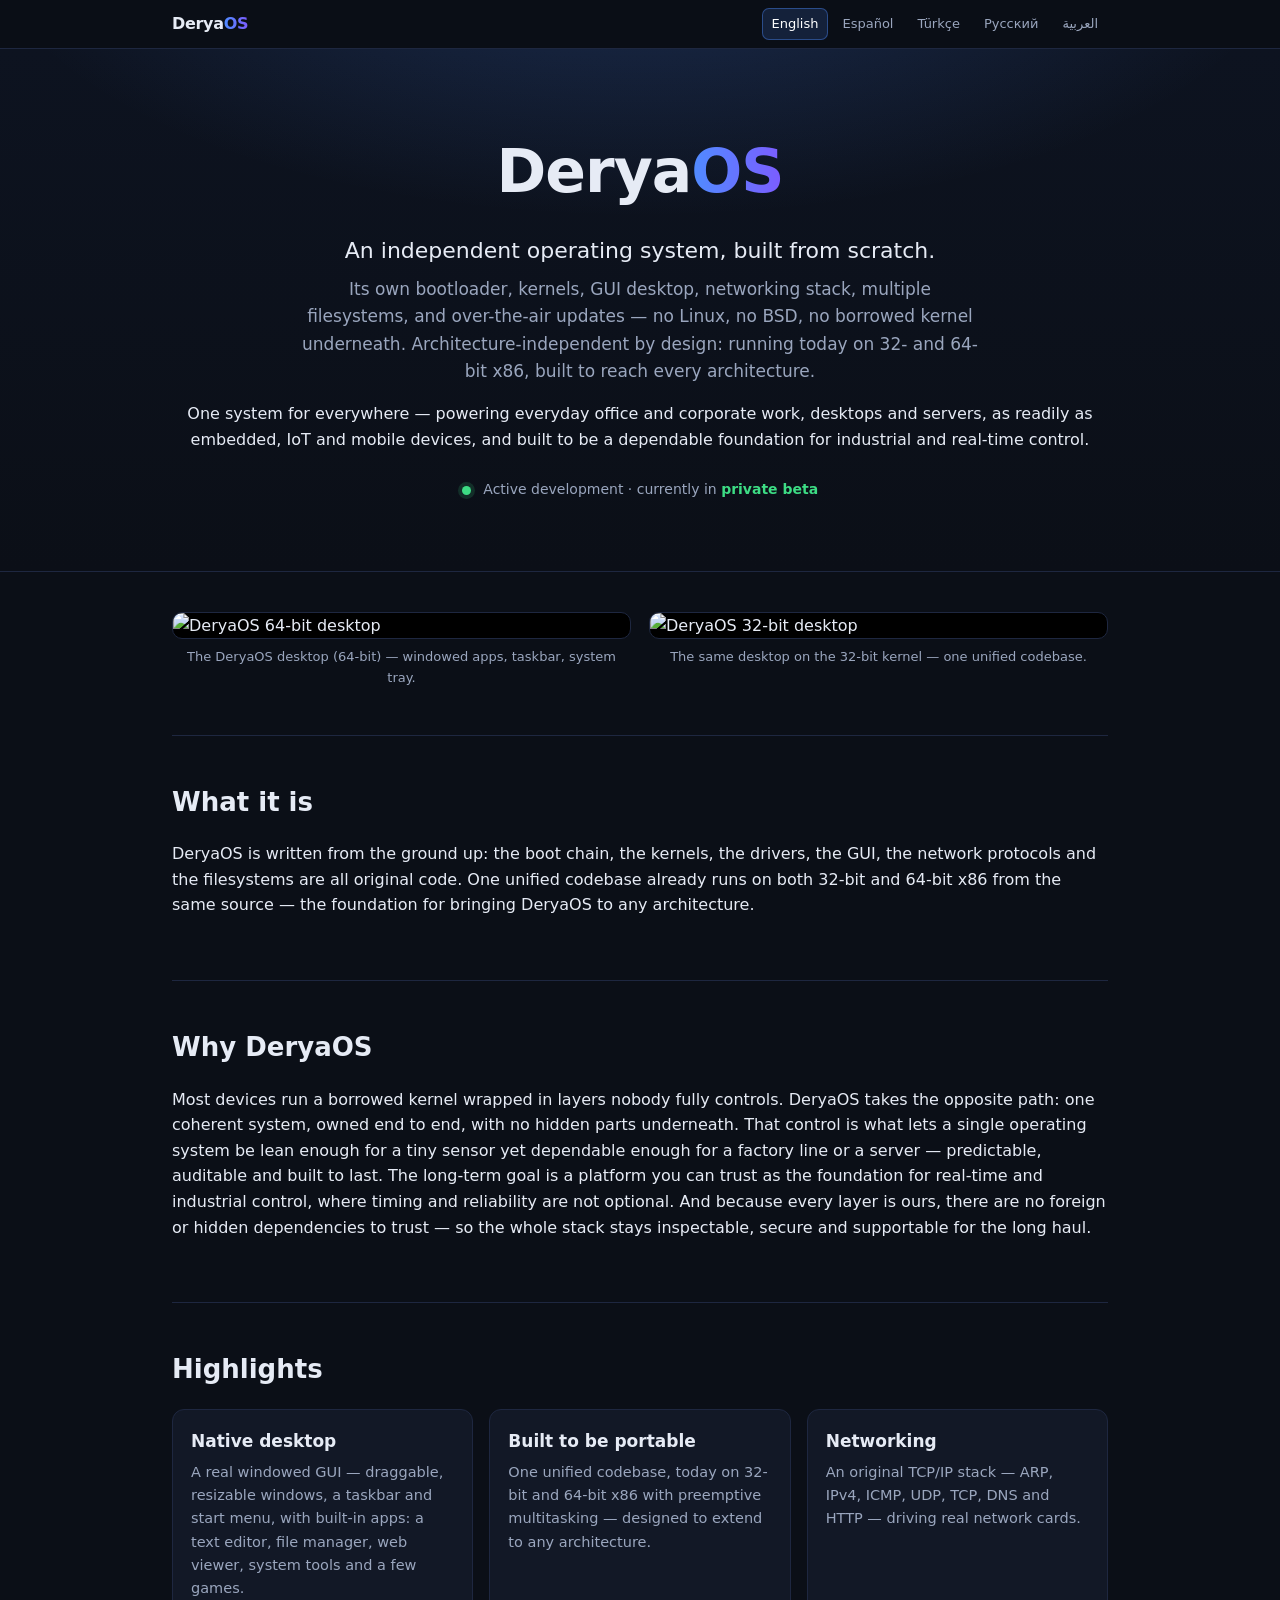
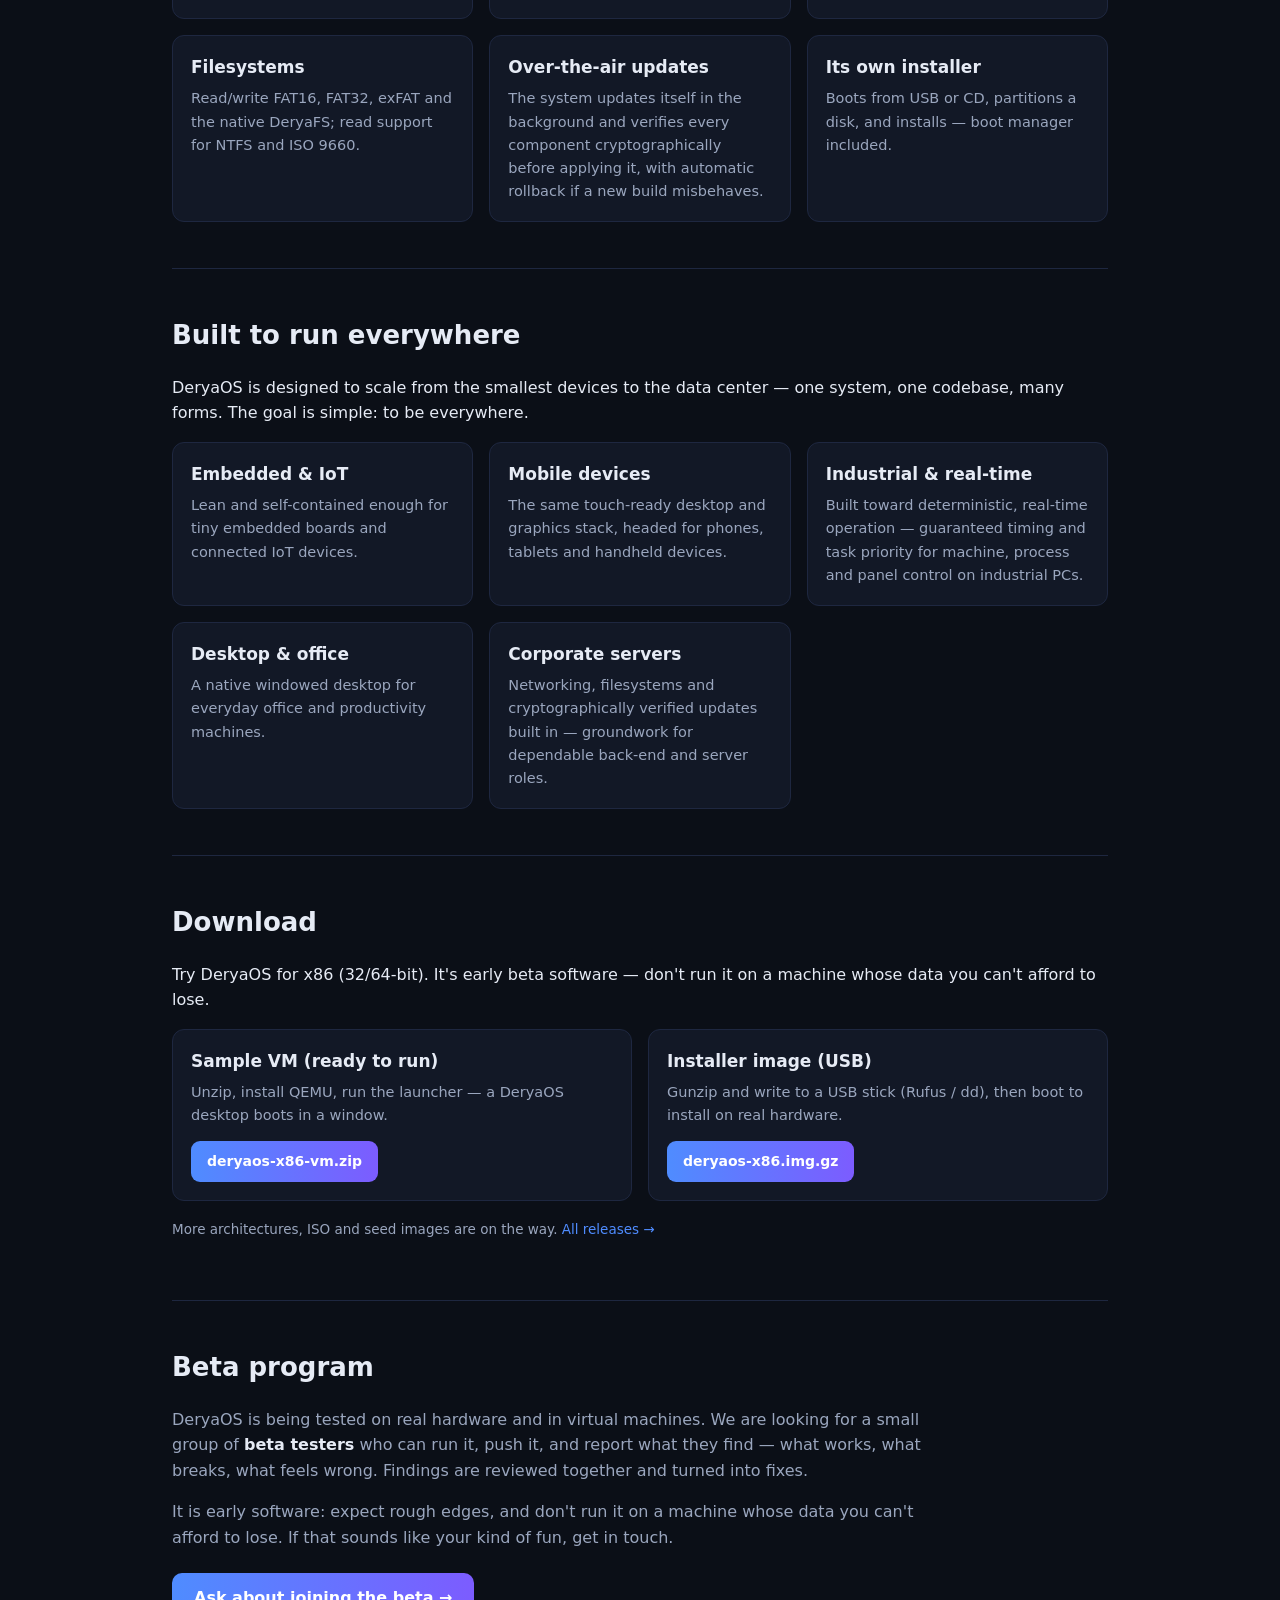
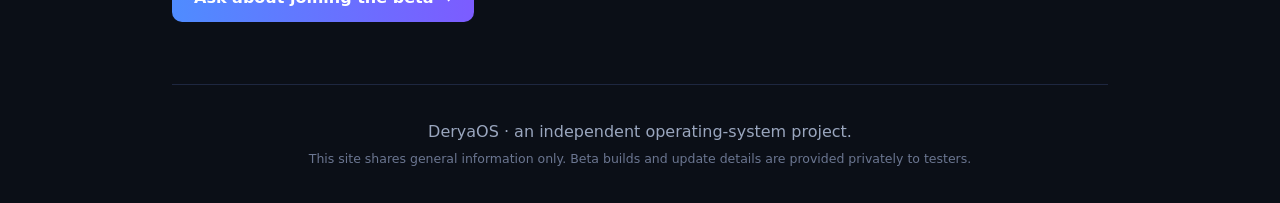
==== commit 0ed10d00: "site: sharpen sovereignty (no foreign/hidden deps) + determinism/guaranteed timing (5 langs) Applies" ====
--- a/index.html
+++ b/index.html
@@ -4,20 +4,20 @@
 <meta charset="utf-8">
 <meta name="viewport" content="width=device-width, initial-scale=1">
 <title>DeryaOS — a from-scratch operating system</title>
-<meta name="description" content="DeryaOS is an independent operating system built from scratch — its own bootloader, native GUI desktop, networking and filesystems. From embedded, IoT and mobile devices to desktops and servers, with a foundation for real-time and industrial control. Architecture-independent by design. In private beta.">
+<meta name="description" content="DeryaOS is an independent operating system built from scratch — its own bootloader, native GUI desktop, networking and filesystems. For everyday office and corporate work, desktops and servers, plus embedded, IoT and mobile devices — with a foundation for industrial and real-time control. Architecture-independent by design. In private beta.">
 
 <!-- Social link preview (WhatsApp / Signal / Telegram / Twitter / Facebook) -->
 <meta property="og:type" content="website">
 <meta property="og:url" content="https://deryaos.github.io/">
 <meta property="og:title" content="DeryaOS — an independent operating system">
-<meta property="og:description" content="Built from scratch — from embedded, IoT and mobile devices to desktops and servers, with a foundation for real-time and industrial control. Architecture-independent by design. In private beta.">
+<meta property="og:description" content="Built from scratch — for everyday office and corporate work, desktops and servers, plus embedded, IoT and mobile devices — with a foundation for industrial and real-time control. Architecture-independent by design. In private beta.">
 <meta property="og:image" content="https://deryaos.github.io/assets/og-ocean.png">
 <meta property="og:image:width" content="1200">
 <meta property="og:image:height" content="630">
 <meta property="og:image:alt" content="DeryaOS over a moonlit ocean — 'Derya' means the sea">
 <meta name="twitter:card" content="summary_large_image">
 <meta name="twitter:title" content="DeryaOS — an independent operating system">
-<meta name="twitter:description" content="Built from scratch — from embedded, IoT and mobile devices to desktops and servers, with a foundation for real-time and industrial control. In private beta.">
+<meta name="twitter:description" content="Built from scratch — for everyday office and corporate work, desktops and servers, plus embedded, IoT and mobile devices — with a foundation for industrial and real-time control. In private beta.">
 <meta name="twitter:image" content="https://deryaos.github.io/assets/og-ocean.png">
 
 <link rel="stylesheet" href="style.css">
@@ -42,7 +42,7 @@
     <div class="logo">Derya<span>OS</span></div>
     <p class="tag" data-i18n="tagline">An independent operating system, built from scratch.</p>
     <p class="sub" data-i18n="sub">Its own bootloader, kernels, GUI desktop, networking stack, multiple filesystems, and over-the-air updates — no Linux, no BSD, no borrowed kernel underneath. Architecture-independent by design: running today on 32- and 64-bit x86, built to reach every architecture.</p>
-    <p class="vision" data-i18n="vision">One system — from tiny embedded, IoT and mobile devices to office desktops and corporate servers — and built to be a dependable foundation for real-time and industrial control. DeryaOS aims to be everywhere.</p>
+    <p class="vision" data-i18n="vision">One system for everywhere — powering everyday office and corporate work, desktops and servers, as readily as embedded, IoT and mobile devices, and built to be a dependable foundation for industrial and real-time control.</p>
     <p class="status" data-i18n-html="status"><span class="dot"></span> Active development · currently in <strong>private beta</strong></p>
   </div>
 </header>
@@ -67,7 +67,7 @@
 
   <section>
     <h2 data-i18n="h_why">Why DeryaOS</h2>
-    <p data-i18n="p_why">Most devices run a borrowed kernel wrapped in layers nobody fully controls. DeryaOS takes the opposite path: one coherent system, owned end to end, with no hidden parts underneath. That control is what lets a single operating system be lean enough for a tiny sensor yet dependable enough for a factory line or a server — predictable, auditable and built to last. The long-term goal is a platform you can trust as the foundation for real-time and industrial control, where timing and reliability are not optional.</p>
+    <p data-i18n="p_why">Most devices run a borrowed kernel wrapped in layers nobody fully controls. DeryaOS takes the opposite path: one coherent system, owned end to end, with no hidden parts underneath. That control is what lets a single operating system be lean enough for a tiny sensor yet dependable enough for a factory line or a server — predictable, auditable and built to last. The long-term goal is a platform you can trust as the foundation for real-time and industrial control, where timing and reliability are not optional. And because every layer is ours, there are no foreign or hidden dependencies to trust — so the whole stack stays inspectable, secure and supportable for the long haul.</p>
   </section>
 
   <section>
@@ -88,7 +88,7 @@
     <div class="grid">
       <div class="card"><h3 data-i18n="w1h">Embedded &amp; IoT</h3><p data-i18n="w1p">Lean and self-contained enough for tiny embedded boards and connected IoT devices.</p></div>
       <div class="card"><h3 data-i18n="w2h">Mobile devices</h3><p data-i18n="w2p">The same touch-ready desktop and graphics stack, headed for phones, tablets and handheld devices.</p></div>
-      <div class="card"><h3 data-i18n="w3h">Industrial &amp; real-time</h3><p data-i18n="w3p">Aimed at industrial panel PCs and control systems, on a roadmap toward real-time, deterministic operation for machine and process control.</p></div>
+      <div class="card"><h3 data-i18n="w3h">Industrial &amp; real-time</h3><p data-i18n="w3p">Built toward deterministic, real-time operation — guaranteed timing and task priority for machine, process and panel control on industrial PCs.</p></div>
       <div class="card"><h3 data-i18n="w4h">Desktop &amp; office</h3><p data-i18n="w4p">A native windowed desktop for everyday office and productivity machines.</p></div>
       <div class="card"><h3 data-i18n="w5h">Corporate servers</h3><p data-i18n="w5p">Networking, filesystems and cryptographically verified updates built in — groundwork for dependable back-end and server roles.</p></div>
     </div>
@@ -133,19 +133,19 @@
   en: {
     tagline:"An independent operating system, built from scratch.",
     sub:"Its own bootloader, kernels, GUI desktop, networking stack, multiple filesystems, and over-the-air updates — no Linux, no BSD, no borrowed kernel underneath. Architecture-independent by design: running today on 32- and 64-bit x86, built to reach every architecture.",
-    vision:"One system — from tiny embedded, IoT and mobile devices to office desktops and corporate servers — and built to be a dependable foundation for real-time and industrial control. DeryaOS aims to be everywhere.",
+    vision:"One system for everywhere — powering everyday office and corporate work, desktops and servers, as readily as embedded, IoT and mobile devices, and built to be a dependable foundation for industrial and real-time control.",
     status:'<span class="dot"></span> Active development · currently in <strong>private beta</strong>',
     cap1:"The DeryaOS desktop (64-bit) — windowed apps, taskbar, system tray.",
     cap2:"The same desktop on the 32-bit kernel — one unified codebase.",
     h_what:"What it is",
     p_what:"DeryaOS is written from the ground up: the boot chain, the kernels, the drivers, the GUI, the network protocols and the filesystems are all original code. One unified codebase already runs on both 32-bit and 64-bit x86 from the same source — the foundation for bringing DeryaOS to any architecture.",
     h_why:"Why DeryaOS",
-    p_why:"Most devices run a borrowed kernel wrapped in layers nobody fully controls. DeryaOS takes the opposite path: one coherent system, owned end to end, with no hidden parts underneath. That control is what lets a single operating system be lean enough for a tiny sensor yet dependable enough for a factory line or a server — predictable, auditable and built to last. The long-term goal is a platform you can trust as the foundation for real-time and industrial control, where timing and reliability are not optional.",
+    p_why:"Most devices run a borrowed kernel wrapped in layers nobody fully controls. DeryaOS takes the opposite path: one coherent system, owned end to end, with no hidden parts underneath. That control is what lets a single operating system be lean enough for a tiny sensor yet dependable enough for a factory line or a server — predictable, auditable and built to last. The long-term goal is a platform you can trust as the foundation for real-time and industrial control, where timing and reliability are not optional. And because every layer is ours, there are no foreign or hidden dependencies to trust — so the whole stack stays inspectable, secure and supportable for the long haul.",
     h_where:"Built to run everywhere",
     p_where:"DeryaOS is designed to scale from the smallest devices to the data center — one system, one codebase, many forms. The goal is simple: to be everywhere.",
     w1h:"Embedded & IoT", w1p:"Lean and self-contained enough for tiny embedded boards and connected IoT devices.",
     w2h:"Mobile devices", w2p:"The same touch-ready desktop and graphics stack, headed for phones, tablets and handheld devices.",
-    w3h:"Industrial & real-time", w3p:"Aimed at industrial panel PCs and control systems, on a roadmap toward real-time, deterministic operation for machine and process control.",
+    w3h:"Industrial & real-time", w3p:"Built toward deterministic, real-time operation — guaranteed timing and task priority for machine, process and panel control on industrial PCs.",
     w4h:"Desktop & office", w4p:"A native windowed desktop for everyday office and productivity machines.",
     w5h:"Corporate servers", w5p:"Networking, filesystems and cryptographically verified updates built in — groundwork for dependable back-end and server roles.",
     h_high:"Highlights",
@@ -170,19 +170,19 @@
   es: {
     tagline:"Un sistema operativo independiente, construido desde cero.",
     sub:"Su propio gestor de arranque, núcleos, escritorio gráfico, pila de red, múltiples sistemas de archivos y actualizaciones por aire — sin Linux, sin BSD, sin un núcleo prestado debajo. Independiente de la arquitectura por diseño: hoy funciona en x86 de 32 y 64 bits, construido para llegar a cualquier arquitectura.",
-    vision:"Un solo sistema — desde diminutos dispositivos embebidos, IoT y móviles hasta equipos de oficina y servidores corporativos — y hecho para ser una base fiable para el control en tiempo real e industrial. DeryaOS aspira a estar en todas partes.",
+    vision:"Un solo sistema para todas partes — que impulsa el trabajo de oficina y corporativo, equipos y servidores, con la misma soltura que los dispositivos embebidos, IoT y móviles, y hecho para ser una base fiable para el control industrial y en tiempo real.",
     status:'<span class="dot"></span> Desarrollo activo · actualmente en <strong>beta privada</strong>',
     cap1:"El escritorio de DeryaOS (64 bits) — aplicaciones en ventanas, barra de tareas, bandeja del sistema.",
     cap2:"El mismo escritorio en el núcleo de 32 bits — una única base de código unificada.",
     h_what:"Qué es",
     p_what:"DeryaOS está escrito desde cero: la cadena de arranque, los núcleos, los controladores, la interfaz gráfica, los protocolos de red y los sistemas de archivos son todo código original. Una única base de código unificada ya funciona tanto en x86 de 32 bits como de 64 bits a partir del mismo origen — la base para llevar DeryaOS a cualquier arquitectura.",
     h_why:"Por qué DeryaOS",
-    p_why:"La mayoría de los dispositivos ejecutan un núcleo prestado envuelto en capas que nadie controla del todo. DeryaOS toma el camino opuesto: un único sistema coherente, propio de principio a fin, sin partes ocultas debajo. Ese control es lo que permite que un mismo sistema operativo sea lo bastante ligero para un sensor diminuto y lo bastante fiable para una línea de fábrica o un servidor — predecible, auditable y hecho para durar. La meta a largo plazo es una plataforma en la que confiar como base para el control en tiempo real e industrial, donde la temporización y la fiabilidad no son opcionales.",
+    p_why:"La mayoría de los dispositivos ejecutan un núcleo prestado envuelto en capas que nadie controla del todo. DeryaOS toma el camino opuesto: un único sistema coherente, propio de principio a fin, sin partes ocultas debajo. Ese control es lo que permite que un mismo sistema operativo sea lo bastante ligero para un sensor diminuto y lo bastante fiable para una línea de fábrica o un servidor — predecible, auditable y hecho para durar. La meta a largo plazo es una plataforma en la que confiar como base para el control en tiempo real e industrial, donde la temporización y la fiabilidad no son opcionales. Y como cada capa es nuestra, no hay dependencias externas ni ocultas en las que confiar, por lo que toda la pila permanece inspeccionable, segura y mantenible a largo plazo.",
     h_where:"Hecho para funcionar en todas partes",
     p_where:"DeryaOS está diseñado para escalar desde los dispositivos más pequeños hasta el centro de datos — un solo sistema, una sola base de código, muchas formas. La meta es simple: estar en todas partes.",
     w1h:"Embebidos e IoT", w1p:"Ligero y autónomo, apto para placas embebidas diminutas y dispositivos IoT conectados.",
     w2h:"Dispositivos móviles", w2p:"El mismo escritorio listo para pantallas táctiles y su motor gráfico, rumbo a teléfonos, tabletas y dispositivos de mano.",
-    w3h:"Industrial y tiempo real", w3p:"Orientado a PC con panel industrial y sistemas de control, con una hoja de ruta hacia una operación determinista en tiempo real para el control de máquinas y procesos.",
+    w3h:"Industrial y tiempo real", w3p:"Orientado a una operación determinista y en tiempo real — temporización y prioridad de tareas garantizadas para el control de máquinas, procesos y paneles en PC industriales.",
     w4h:"Escritorio y oficina", w4p:"Un escritorio nativo con ventanas para equipos cotidianos de oficina y productividad.",
     w5h:"Servidores corporativos", w5p:"Red, sistemas de archivos y actualizaciones verificadas criptográficamente integradas — base para funciones fiables de back-end y servidor.",
     h_high:"Lo destacado",
@@ -207,19 +207,19 @@
   tr: {
     tagline:"Sıfırdan geliştirilen bağımsız bir işletim sistemi.",
     sub:"Kendi önyükleyicisi, çekirdekleri, grafiksel masaüstü, ağ yığını, birden çok dosya sistemi ve havadan güncellemeler — altında Linux yok, BSD yok, ödünç alınmış çekirdek yok. Tasarımı gereği mimariden bağımsız: bugün 32- ve 64-bit x86 üzerinde çalışıyor, her mimariye ulaşmak için inşa edildi.",
-    vision:"Tek bir sistem — minik gömülü, IoT ve mobil cihazlardan ofis masaüstlerine ve kurumsal sunuculara kadar — ve gerçek zamanlı ile endüstriyel kontrol için güvenilir bir temel olacak şekilde inşa edildi. DeryaOS her yerde olmayı hedefliyor.",
+    vision:"Her yer için tek bir sistem — günlük ofis ve kurumsal işleri, masaüstlerini ve sunucuları, gömülü, IoT ve mobil cihazlar kadar rahat çalıştırır; ayrıca endüstriyel ve gerçek zamanlı kontrol için güvenilir bir temel olacak şekilde inşa edildi.",
     status:'<span class="dot"></span> Etkin geliştirme · şu anda <strong>özel beta</strong> aşamasında',
     cap1:"DeryaOS masaüstü (64-bit) — pencereli uygulamalar, görev çubuğu, sistem tepsisi.",
     cap2:"Aynı masaüstü 32-bit çekirdekte — tek bir birleşik kaynak kodu.",
     h_what:"Nedir",
     p_what:"DeryaOS tamamen sıfırdan yazılmıştır: önyükleme zinciri, çekirdekler, sürücüler, grafik arayüz, ağ protokolleri ve dosya sistemlerinin tümü özgün koddur. Tek bir birleşik kaynak kodu, aynı kaynaktan hem 32-bit hem de 64-bit x86 üzerinde çalışıyor — DeryaOS'u herhangi bir mimariye taşımanın temeli.",
     h_why:"Neden DeryaOS",
-    p_why:"Çoğu cihaz, kimsenin tam olarak denetlemediği katmanlara sarılı ödünç bir çekirdek çalıştırır. DeryaOS tersini yapar: baştan sona size ait, altında gizli parçası olmayan tek ve tutarlı bir sistem. İşte bu denetim, aynı işletim sisteminin minik bir algılayıcı için yeterince hafif, bir fabrika hattı veya sunucu için yeterince güvenilir olmasını sağlar — öngörülebilir, denetlenebilir ve kalıcı olacak şekilde. Uzun vadeli hedef; zamanlamanın ve güvenilirliğin isteğe bağlı olmadığı gerçek zamanlı ve endüstriyel kontrol için güvenebileceğiniz bir temel platformdur.",
+    p_why:"Çoğu cihaz, kimsenin tam olarak denetlemediği katmanlara sarılı ödünç bir çekirdek çalıştırır. DeryaOS tersini yapar: baştan sona size ait, altında gizli parçası olmayan tek ve tutarlı bir sistem. İşte bu denetim, aynı işletim sisteminin minik bir algılayıcı için yeterince hafif, bir fabrika hattı veya sunucu için yeterince güvenilir olmasını sağlar — öngörülebilir, denetlenebilir ve kalıcı olacak şekilde. Uzun vadeli hedef; zamanlamanın ve güvenilirliğin isteğe bağlı olmadığı gerçek zamanlı ve endüstriyel kontrol için güvenebileceğiniz bir temel platformdur. Her katman bize ait olduğundan, güvenmeniz gereken yabancı ya da gizli bağımlılık yoktur; böylece tüm yığın uzun vadede incelenebilir, güvenli ve sürdürülebilir kalır.",
     h_where:"Her yerde çalışmak için inşa edildi",
     p_where:"DeryaOS, en küçük cihazlardan veri merkezine kadar ölçeklenecek şekilde tasarlandı — tek sistem, tek kaynak kodu, çok sayıda biçim. Hedef basit: her yerde olmak.",
     w1h:"Gömülü ve IoT", w1p:"Minik gömülü kartlar ve bağlı IoT cihazları için yeterince hafif ve kendi kendine yeten.",
     w2h:"Mobil cihazlar", w2p:"Aynı dokunmaya hazır masaüstü ve grafik yığını; telefonlara, tabletlere ve elde taşınan cihazlara doğru yol alıyor.",
-    w3h:"Endüstriyel ve gerçek zamanlı", w3p:"Endüstriyel panel PC'leri ve kontrol sistemlerini hedefliyor; makine ve süreç kontrolü için gerçek zamanlı, belirlenimci çalışmaya doğru bir yol haritasıyla.",
+    w3h:"Endüstriyel ve gerçek zamanlı", w3p:"Belirlenimci, gerçek zamanlı çalışmaya yönelik — endüstriyel PC'lerde makine, süreç ve panel kontrolü için garanti edilen zamanlama ve görev önceliği.",
     w4h:"Masaüstü ve ofis", w4p:"Günlük ofis ve üretkenlik makineleri için yerel, pencereli bir masaüstü.",
     w5h:"Kurumsal sunucular", w5p:"Yerleşik ağ, dosya sistemleri ve kriptografik olarak doğrulanmış güncellemeler — güvenilir arka uç ve sunucu rolleri için zemin.",
     h_high:"Öne çıkanlar",
@@ -244,19 +244,19 @@
   ru: {
     tagline:"Независимая операционная система, написанная с нуля.",
     sub:"Собственный загрузчик, ядра, графический рабочий стол, сетевой стек, несколько файловых систем и обновления по воздуху — без Linux, без BSD, без заимствованного ядра внутри. Независима от архитектуры по своей сути: сегодня работает на 32- и 64-битном x86, создана, чтобы дойти до любой архитектуры.",
-    vision:"Одна система — от крошечных встраиваемых, IoT- и мобильных устройств до офисных компьютеров и корпоративных серверов — и созданная как надёжная основа для систем реального времени и промышленного управления. DeryaOS стремится быть везде.",
+    vision:"Одна система для всего — она одинаково уверенно обслуживает повседневную офисную и корпоративную работу, компьютеры и серверы, и встраиваемые, IoT- и мобильные устройства, и создана как надёжная основа для промышленного управления и систем реального времени.",
     status:'<span class="dot"></span> Активная разработка · сейчас в <strong>закрытой бета-версии</strong>',
     cap1:"Рабочий стол DeryaOS (64-бит) — оконные приложения, панель задач, системный трей.",
     cap2:"Тот же рабочий стол на 32-битном ядре — единая кодовая база.",
     h_what:"Что это",
     p_what:"DeryaOS написана полностью с нуля: цепочка загрузки, ядра, драйверы, графический интерфейс, сетевые протоколы и файловые системы — всё это оригинальный код. Единая кодовая база уже работает и на 32-битном, и на 64-битном x86 из одного источника — основа для переноса DeryaOS на любую архитектуру.",
     h_why:"Зачем DeryaOS",
-    p_why:"Большинство устройств работают на заимствованном ядре, обёрнутом в слои, которые никто не контролирует полностью. DeryaOS идёт противоположным путём: единая цельная система, полностью своя от начала до конца, без скрытых частей внутри. Именно такой контроль позволяет одной операционной системе быть достаточно лёгкой для крошечного датчика и достаточно надёжной для заводской линии или сервера — предсказуемой, проверяемой и созданной надолго. Долгосрочная цель — платформа, которой можно доверять как основе для систем реального времени и промышленного управления, где точность по времени и надёжность не обсуждаются.",
+    p_why:"Большинство устройств работают на заимствованном ядре, обёрнутом в слои, которые никто не контролирует полностью. DeryaOS идёт противоположным путём: единая цельная система, полностью своя от начала до конца, без скрытых частей внутри. Именно такой контроль позволяет одной операционной системе быть достаточно лёгкой для крошечного датчика и достаточно надёжной для заводской линии или сервера — предсказуемой, проверяемой и созданной надолго. Долгосрочная цель — платформа, которой можно доверять как основе для систем реального времени и промышленного управления, где точность по времени и надёжность не обсуждаются. А поскольку каждый слой — наш, нет ни внешних, ни скрытых зависимостей, которым приходится доверять, поэтому весь стек остаётся проверяемым, защищённым и поддерживаемым годами.",
     h_where:"Создана работать везде",
     p_where:"DeryaOS спроектирована масштабироваться от самых маленьких устройств до центра обработки данных — одна система, одна кодовая база, множество форм. Цель проста: быть везде.",
     w1h:"Встраиваемые и IoT", w1p:"Достаточно лёгкая и самодостаточная для крошечных встраиваемых плат и подключённых IoT-устройств.",
     w2h:"Мобильные устройства", w2p:"Тот же готовый к сенсорному вводу рабочий стол и графический стек — на пути к телефонам, планшетам и портативным устройствам.",
-    w3h:"Промышленность и реальное время", w3p:"Нацелена на промышленные панельные ПК и системы управления, с планом перехода к детерминированной работе в реальном времени для управления машинами и процессами.",
+    w3h:"Промышленность и реальное время", w3p:"Нацелена на детерминированную работу в реальном времени — гарантированные тайминги и приоритет задач для управления машинами, процессами и панелями на промышленных ПК.",
     w4h:"Рабочий стол и офис", w4p:"Родной оконный рабочий стол для повседневных офисных и рабочих машин.",
     w5h:"Корпоративные серверы", w5p:"Встроенные сеть, файловые системы и криптографически проверяемые обновления — основа для надёжных серверных и back-end ролей.",
     h_high:"Ключевые особенности",
@@ -281,19 +281,19 @@
   ar: {
     tagline:"نظام تشغيل مستقل، مبني من الصفر.",
     sub:"محمّل إقلاع وأنوية وسطح مكتب رسومي وحزمة شبكات وأنظمة ملفات متعددة وتحديثات عبر الأثير — كلها خاصة به، بلا Linux، بلا BSD، وبلا نواة مُستعارة في الأسفل. مستقل عن المعمارية بحكم تصميمه: يعمل اليوم على x86 بنسختيه 32 و64-بت، ومبني ليصل إلى كل معمارية.",
-    vision:"نظام واحد — من الأجهزة المُضمّنة وأجهزة إنترنت الأشياء والأجهزة المحمولة الصغيرة إلى حواسيب المكاتب وخوادم الشركات — ومبني ليكون أساسًا موثوقًا للتحكّم في الزمن الحقيقي والتحكّم الصناعي. يطمح DeryaOS إلى أن يكون في كل مكان.",
+    vision:"نظام واحد لكل مكان — يشغّل أعمال المكاتب والشركات اليومية والحواسيب والخوادم بالقدر نفسه من السلاسة التي يشغّل بها الأجهزة المُضمّنة وأجهزة إنترنت الأشياء والأجهزة المحمولة، ومبني ليكون أساسًا موثوقًا للتحكّم الصناعي والتحكّم في الزمن الحقيقي.",
     status:'<span class="dot"></span> تطوير نشِط · حاليًا في <strong>نسخة بيتا خاصة</strong>',
     cap1:"سطح مكتب DeryaOS (64-بت) — تطبيقات بنوافذ، شريط مهام، وعلبة نظام.",
     cap2:"نفس سطح المكتب على نواة 32-بت — قاعدة شيفرة موحّدة واحدة.",
     h_what:"ما هو",
     p_what:"كُتب DeryaOS من الصفر تمامًا: سلسلة الإقلاع والأنوية والمُشغّلات والواجهة الرسومية وبروتوكولات الشبكة وأنظمة الملفات كلها شيفرة أصلية. قاعدة شيفرة موحّدة واحدة تعمل بالفعل على x86 بنسختيه 32 و64-بت من المصدر نفسه — أساسٌ لنقل DeryaOS إلى أي معمارية.",
     h_why:"لماذا DeryaOS",
-    p_why:"معظم الأجهزة تُشغّل نواة مُستعارة مُغلّفة بطبقات لا يتحكم فيها أحد تمامًا. يسلك DeryaOS الطريق المعاكس: نظام واحد متماسك، مملوك من البداية إلى النهاية، بلا أجزاء خفية في الأسفل. هذا التحكّم هو ما يتيح لنظام تشغيل واحد أن يكون خفيفًا بما يكفي لمستشعر صغير، وموثوقًا بما يكفي لخط مصنع أو خادم — متوقّع السلوك، قابل للتدقيق، ومبني ليدوم. الهدف على المدى الطويل منصّة يمكن الوثوق بها كأساس للتحكّم في الزمن الحقيقي والتحكّم الصناعي، حيث لا يكون التوقيت والموثوقية اختياريين.",
+    p_why:"معظم الأجهزة تُشغّل نواة مُستعارة مُغلّفة بطبقات لا يتحكم فيها أحد تمامًا. يسلك DeryaOS الطريق المعاكس: نظام واحد متماسك، مملوك من البداية إلى النهاية، بلا أجزاء خفية في الأسفل. هذا التحكّم هو ما يتيح لنظام تشغيل واحد أن يكون خفيفًا بما يكفي لمستشعر صغير، وموثوقًا بما يكفي لخط مصنع أو خادم — متوقّع السلوك، قابل للتدقيق، ومبني ليدوم. الهدف على المدى الطويل منصّة يمكن الوثوق بها كأساس للتحكّم في الزمن الحقيقي والتحكّم الصناعي، حيث لا يكون التوقيت والموثوقية اختياريين. ولأن كل طبقة ملكنا، فلا توجد تبعيات خارجية أو خفية مضطر للوثوق بها — فيبقى المكدّس بأكمله قابلاً للتدقيق وآمناً وقابلاً للدعم على المدى الطويل.",
     h_where:"مبني ليعمل في كل مكان",
     p_where:"صُمّم DeryaOS ليتوسّع من أصغر الأجهزة إلى مركز البيانات — نظام واحد، قاعدة شيفرة واحدة، أشكال عديدة. الهدف بسيط: أن يكون في كل مكان.",
     w1h:"المُضمّن وإنترنت الأشياء", w1p:"خفيف ومكتفٍ ذاتيًا بما يكفي للوحات المُضمّنة الصغيرة وأجهزة إنترنت الأشياء المتصلة.",
     w2h:"الأجهزة المحمولة", w2p:"نفس سطح المكتب الجاهز للمس وحزمة الرسوميات، في طريقه إلى الهواتف والأجهزة اللوحية والأجهزة المحمولة باليد.",
-    w3h:"الصناعي والزمن الحقيقي", w3p:"موجّه إلى حواسيب اللوحات الصناعية وأنظمة التحكّم، ضمن خارطة طريق نحو تشغيل حتمي في الزمن الحقيقي للتحكّم في الآلات والعمليات.",
+    w3h:"الصناعي والزمن الحقيقي", w3p:"موجّه نحو تشغيل حتمي في الزمن الحقيقي — توقيت مضمون وأولوية للمهام للتحكّم في الآلات والعمليات واللوحات على الحواسيب الصناعية.",
     w4h:"سطح المكتب والمكاتب", w4p:"سطح مكتب أصلي بنوافذ لأجهزة المكاتب والإنتاجية اليومية.",
     w5h:"خوادم الشركات", w5p:"شبكات وأنظمة ملفات وتحديثات مُتحقّق منها تشفيريًا مدمجة — أساسٌ لأدوار خلفية وخوادم موثوقة.",
     h_high:"أبرز المزايا",
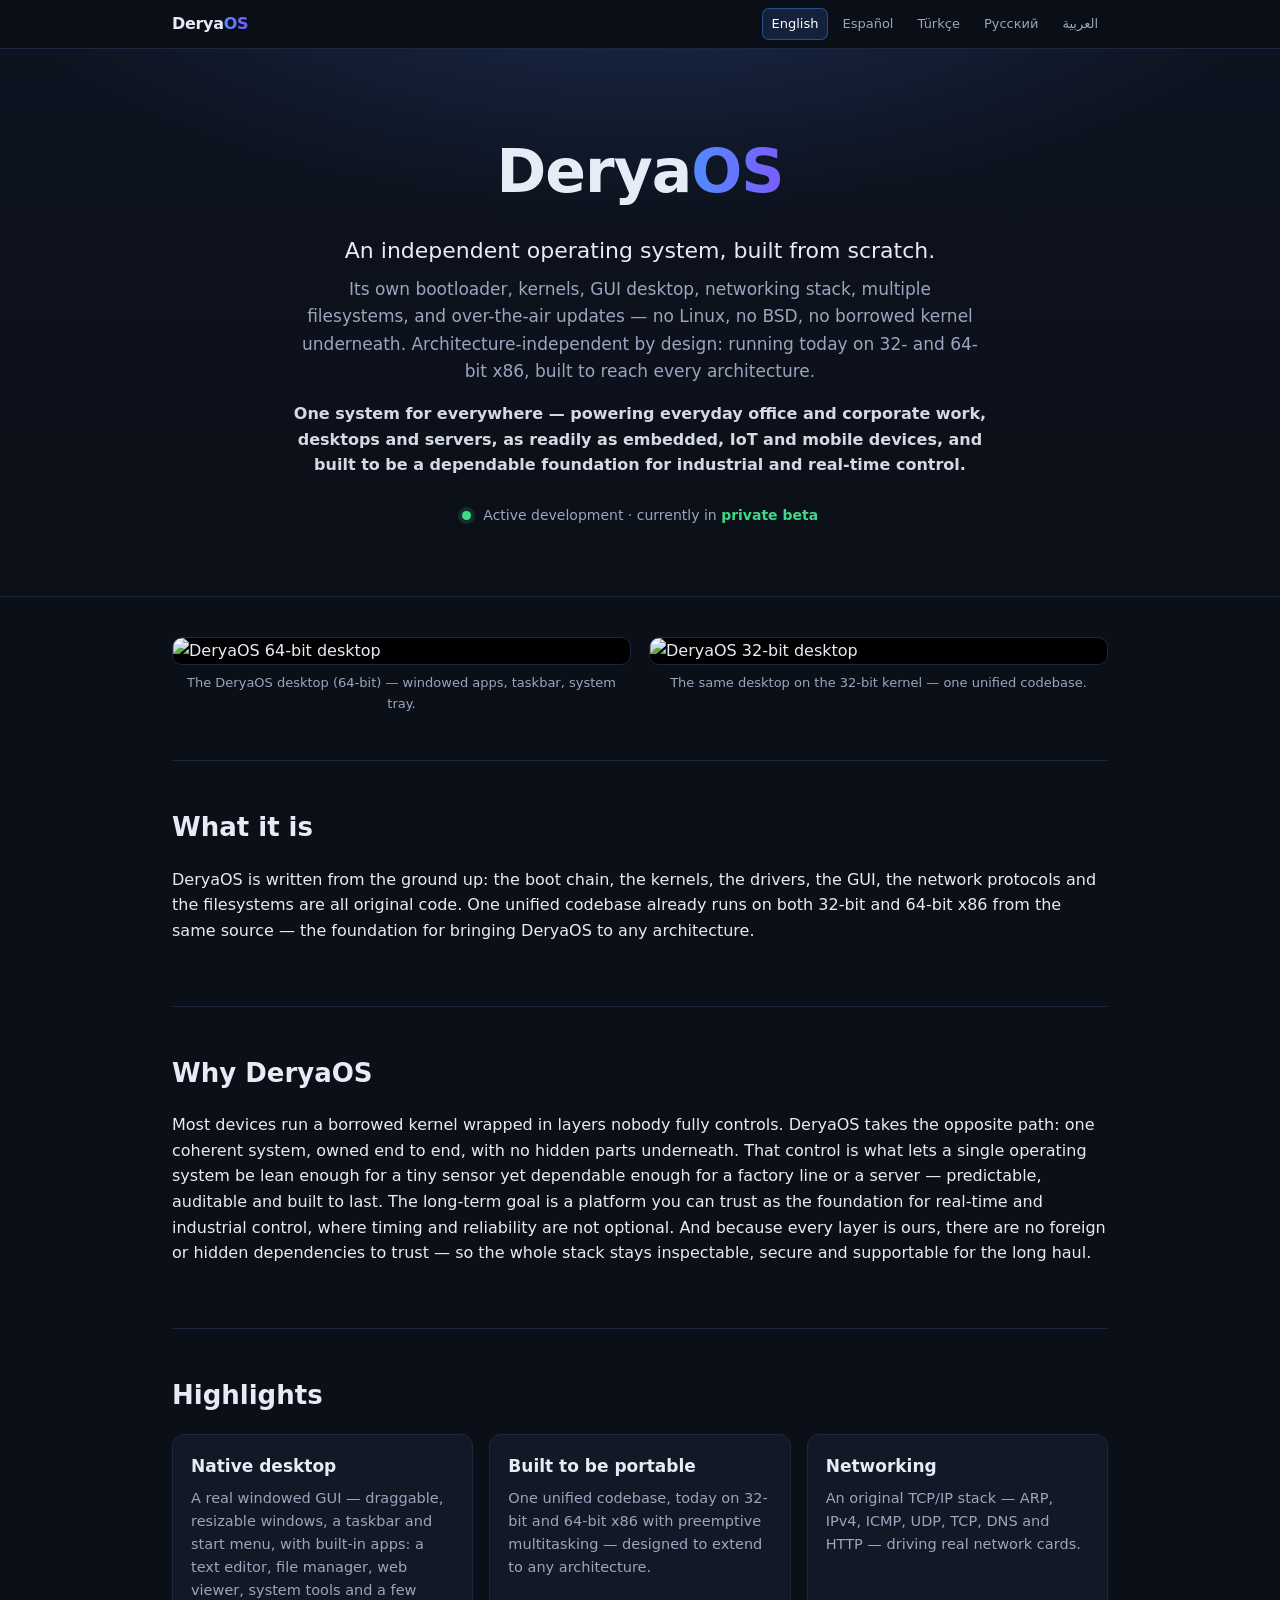
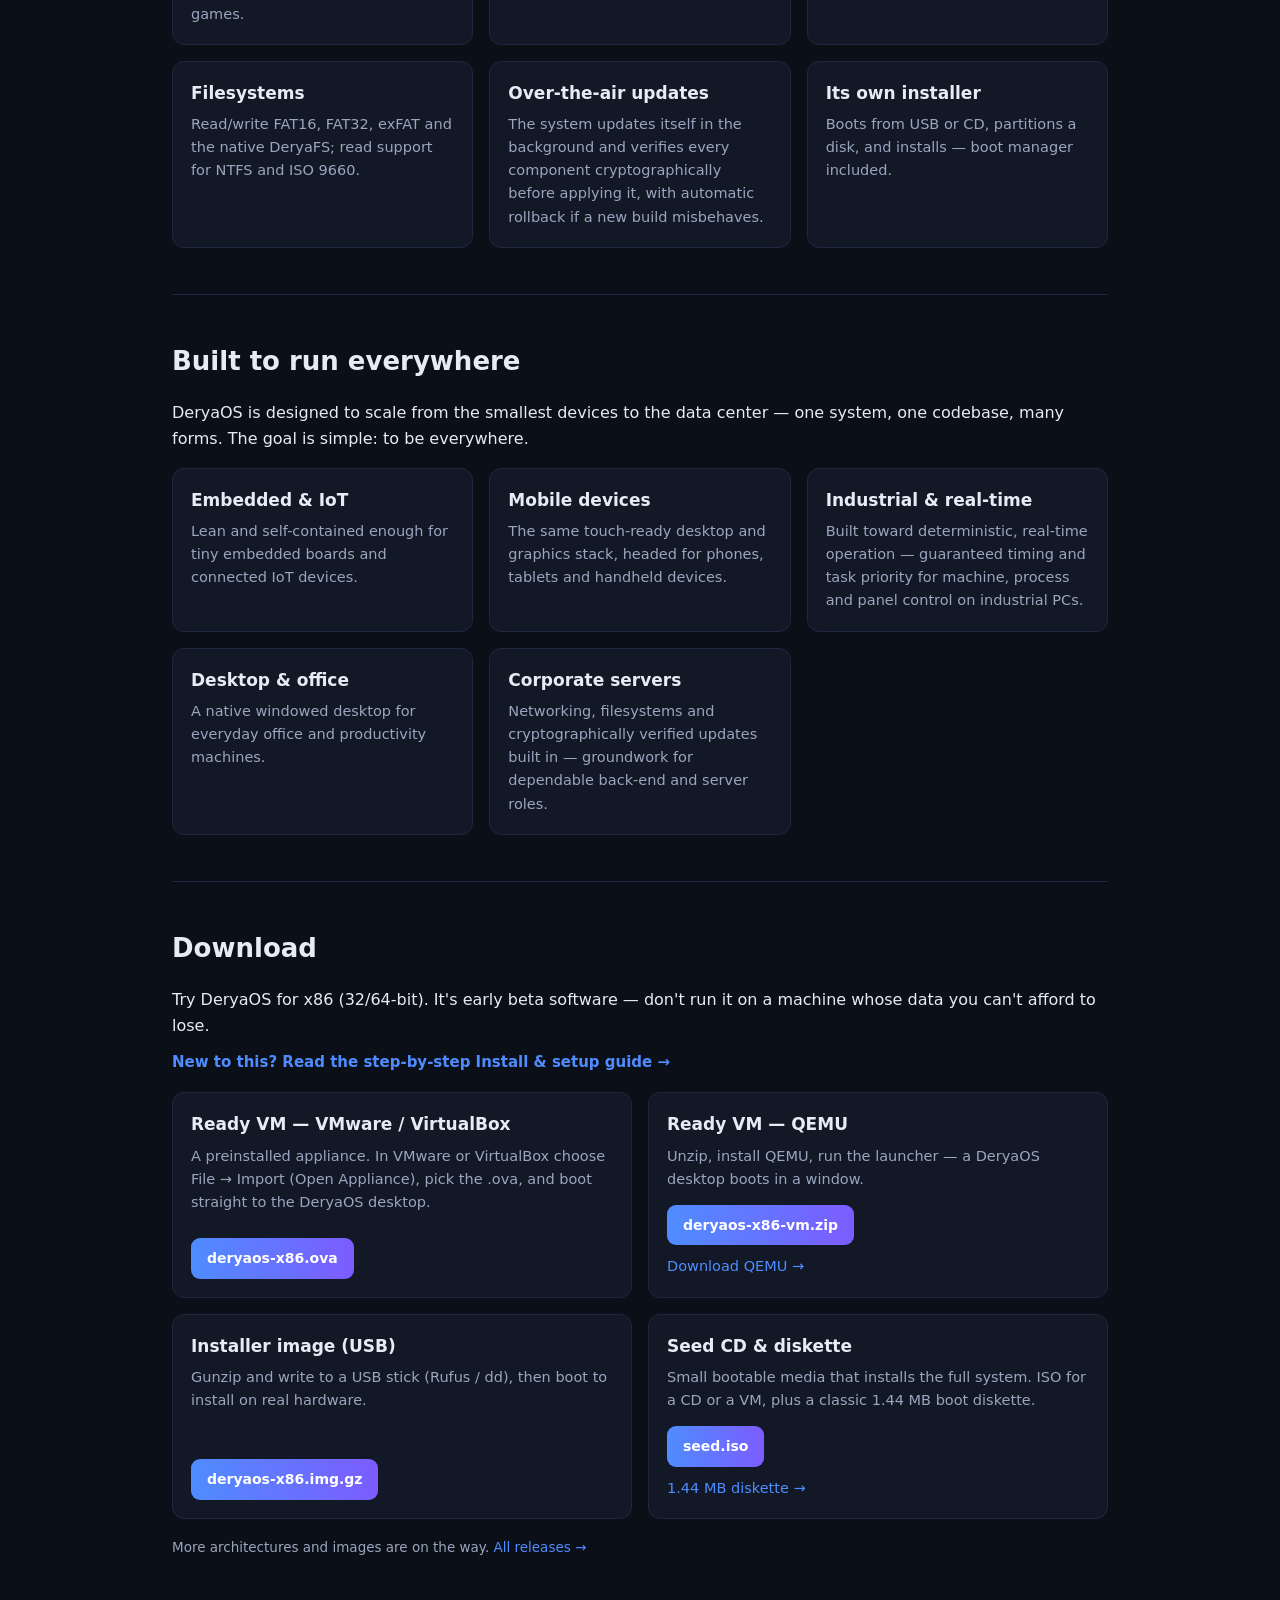
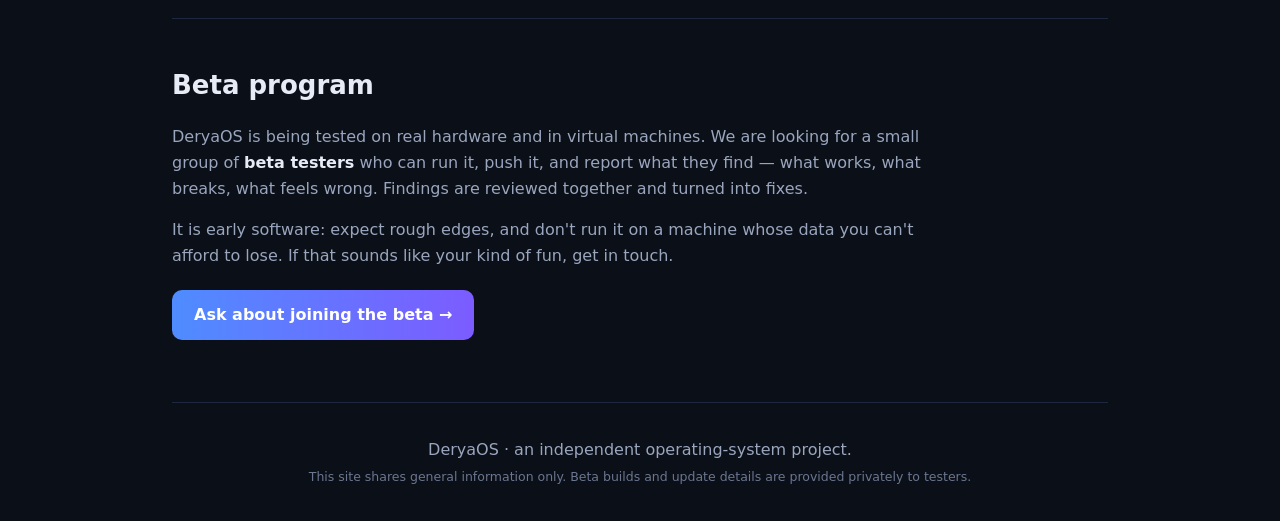
==== commit 1659b3ef: "Downloads: beta-part4273 + OVA (VMware/VirtualBox); QEMU link; beginner Install & setup guide (guide" ====
--- a/index.html
+++ b/index.html
@@ -97,19 +97,32 @@
   <section class="dl">
     <h2 data-i18n="h_dl">Download</h2>
     <p data-i18n="dl_p">Try DeryaOS for x86 (32/64-bit). It's early beta software — don't run it on a machine whose data you can't afford to lose.</p>
+    <p class="guidelink"><a href="guide.html" data-i18n="dl_guide">New to this? Read the step-by-step Install &amp; setup guide →</a></p>
     <div class="grid">
       <div class="card dlcard">
-        <h3 data-i18n="dl_vm">Sample VM (ready to run)</h3>
+        <h3 data-i18n="dl_ova">Ready VM — VMware / VirtualBox</h3>
+        <p data-i18n="dl_ova_d">A preinstalled appliance. In VMware or VirtualBox choose File → Import (Open Appliance), pick the .ova, and boot straight to the DeryaOS desktop.</p>
+        <a class="dlbtn" href="https://github.com/deryaos/deryaos.github.io/releases/download/beta-part4273/deryaos-x86.ova">deryaos-x86.ova</a>
+      </div>
+      <div class="card dlcard">
+        <h3 data-i18n="dl_vm">Ready VM — QEMU</h3>
         <p data-i18n="dl_vm_d">Unzip, install QEMU, run the launcher — a DeryaOS desktop boots in a window.</p>
-        <a class="dlbtn" href="https://github.com/deryaos/deryaos.github.io/releases/download/beta-part4231/deryaos-x86-vm.zip">deryaos-x86-vm.zip</a>
+        <a class="dlbtn" href="https://github.com/deryaos/deryaos.github.io/releases/download/beta-part4273/deryaos-x86-vm.zip">deryaos-x86-vm.zip</a>
+        <p class="dlsub"><a href="https://www.qemu.org/download/" data-i18n="dl_qemu">Download QEMU →</a></p>
       </div>
       <div class="card dlcard">
         <h3 data-i18n="dl_img">Installer image (USB)</h3>
         <p data-i18n="dl_img_d">Gunzip and write to a USB stick (Rufus / dd), then boot to install on real hardware.</p>
-        <a class="dlbtn" href="https://github.com/deryaos/deryaos.github.io/releases/download/beta-part4231/deryaos-x86.img.gz">deryaos-x86.img.gz</a>
+        <a class="dlbtn" href="https://github.com/deryaos/deryaos.github.io/releases/download/beta-part4273/deryaos-x86.img.gz">deryaos-x86.img.gz</a>
+      </div>
+      <div class="card dlcard">
+        <h3 data-i18n="dl_seed">Seed CD &amp; diskette</h3>
+        <p data-i18n="dl_seed_d">Small bootable media that installs the full system. ISO for a CD or a VM, plus a classic 1.44 MB boot diskette.</p>
+        <a class="dlbtn" href="https://github.com/deryaos/deryaos.github.io/releases/download/beta-part4273/DeryaOS-minimal-seed.iso">seed.iso</a>
+        <p class="dlsub"><a href="https://github.com/deryaos/deryaos.github.io/releases/download/beta-part4273/DeryaOS-minimal-seed.img" data-i18n="dl_seed_flp">1.44 MB diskette →</a></p>
       </div>
     </div>
-    <p class="dlnote" data-i18n="dl_note">More architectures, ISO and seed images are on the way. <a href="https://github.com/deryaos/deryaos.github.io/releases">All releases →</a></p>
+    <p class="dlnote" data-i18n="dl_note">More architectures and images are on the way. <a href="https://github.com/deryaos/deryaos.github.io/releases">All releases →</a></p>
   </section>
 
   <section class="beta">
@@ -157,9 +170,14 @@
     c6h:"Its own installer", c6p:"Boots from USB or CD, partitions a disk, and installs — boot manager included.",
     h_dl:"Download",
     dl_p:"Try DeryaOS for x86 (32/64-bit). It's early beta software — don't run it on a machine whose data you can't afford to lose.",
-    dl_vm:"Sample VM (ready to run)", dl_vm_d:"Unzip, install QEMU, run the launcher — a DeryaOS desktop boots in a window.",
+    dl_guide:"New to this? Read the step-by-step Install & setup guide →",
+    dl_ova:"Ready VM — VMware / VirtualBox", dl_ova_d:"A preinstalled appliance. In VMware or VirtualBox choose File → Import (Open Appliance), pick the .ova, and boot straight to the DeryaOS desktop.",
+    dl_vm:"Ready VM — QEMU", dl_vm_d:"Unzip, install QEMU, run the launcher — a DeryaOS desktop boots in a window.",
+    dl_qemu:"Download QEMU →",
     dl_img:"Installer image (USB)", dl_img_d:"Gunzip and write to a USB stick (Rufus / dd), then boot to install on real hardware.",
-    dl_note:'More architectures, ISO and seed images are on the way. <a href="https://github.com/deryaos/deryaos.github.io/releases">All releases →</a>',
+    dl_seed:"Seed CD & diskette", dl_seed_d:"Small bootable media that installs the full system. ISO for a CD or a VM, plus a classic 1.44 MB boot diskette.",
+    dl_seed_flp:"1.44 MB diskette →",
+    dl_note:'More architectures and images are on the way. <a href="https://github.com/deryaos/deryaos.github.io/releases">All releases →</a>',
     h_beta:"Beta program",
     beta1:"DeryaOS is being tested on real hardware and in virtual machines. We are looking for a small group of <strong>beta testers</strong> who can run it, push it, and report what they find — what works, what breaks, what feels wrong. Findings are reviewed together and turned into fixes.",
     beta2:"It is early software: expect rough edges, and don't run it on a machine whose data you can't afford to lose. If that sounds like your kind of fun, get in touch.",
--- a/style.css
+++ b/style.css
@@ -35,6 +35,7 @@
 .logo span{background:linear-gradient(90deg,var(--accent),var(--accent2));-webkit-background-clip:text;background-clip:text;color:transparent}
 .tag{font-size:22px;margin:14px 0 8px;color:var(--ink)}
 .sub{max-width:680px;margin:0 auto;color:var(--dim);font-size:17px}
+.vision{max-width:700px;margin:16px auto 0;color:var(--ink);font-size:16px;font-weight:600;opacity:.92}
 .status{margin-top:26px;color:var(--dim);font-size:14px}
 .status .dot{display:inline-block;width:9px;height:9px;border-radius:50%;background:var(--good);box-shadow:0 0 0 4px rgba(61,220,132,.15);margin-inline-end:8px;vertical-align:middle}
 .status strong{color:var(--good)}
@@ -53,11 +54,13 @@
 .card p{color:var(--dim);margin:0;font-size:14.5px}
 
 /* download */
-.dl .grid{grid-template-columns:1fr 1fr}
+.dl .grid{grid-template-columns:repeat(2,1fr)}
 .dlcard{display:flex;flex-direction:column}
 .dlcard p{flex:1;margin-bottom:14px}
 .dlbtn{align-self:flex-start;background:linear-gradient(90deg,var(--accent),var(--accent2));color:#fff;font-weight:600;padding:9px 16px;border-radius:9px;font-size:14px}
 .dlbtn:hover{text-decoration:none;opacity:.92}
+.dlsub{flex:0 !important;margin:10px 0 0 !important;font-size:13px}
+.guidelink{margin:-4px 0 18px;font-size:15px;font-weight:600}
 .dlnote{color:var(--dim);font-size:13.5px;margin-top:18px}
 
 .beta p{color:var(--dim);max-width:760px}
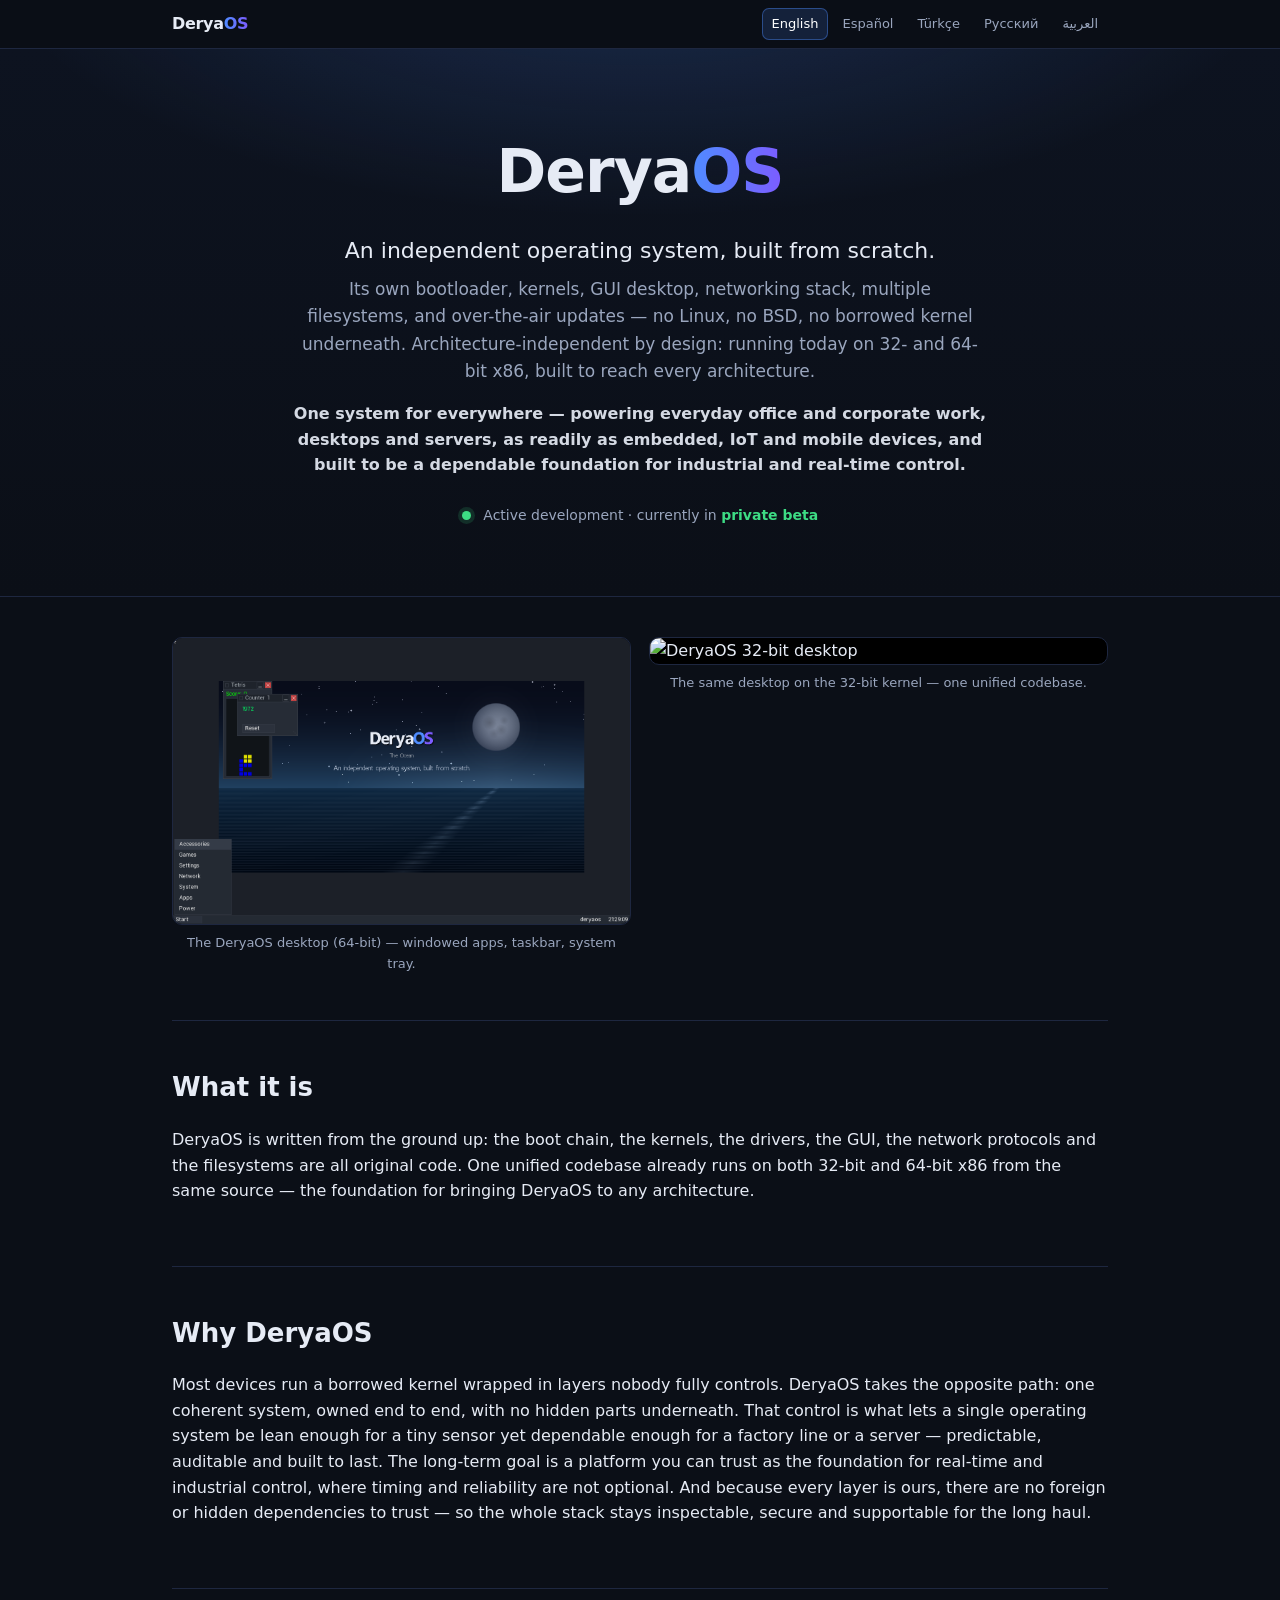
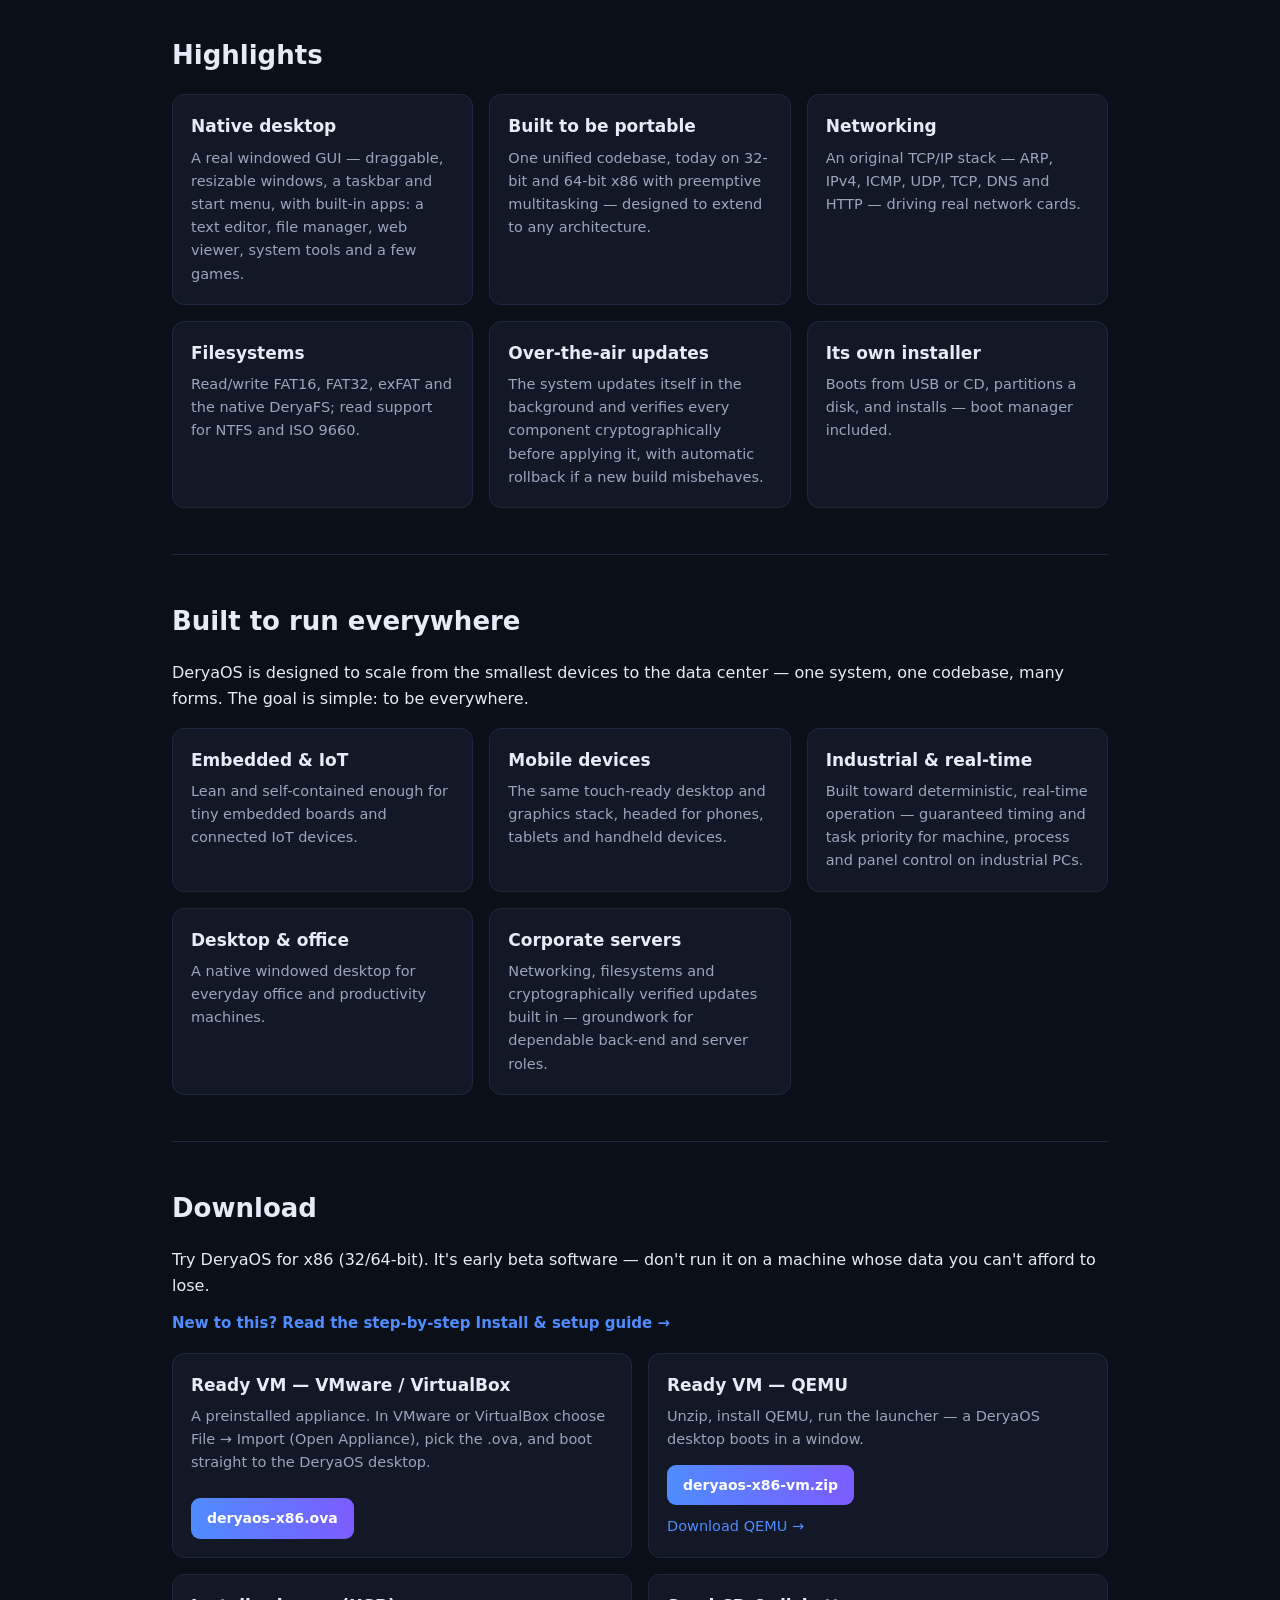
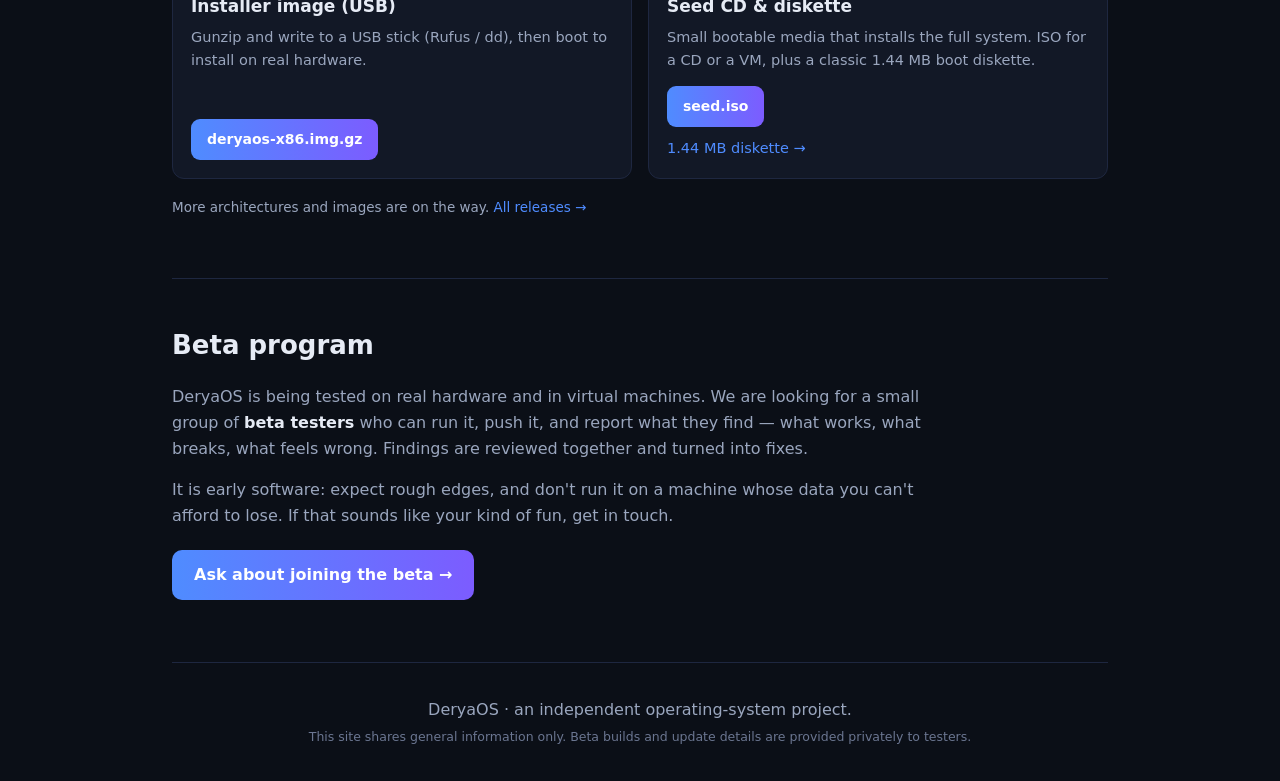
==== commit 4299ec79: "site: bump downloads to beta-part4274 + new wallpaper desktop screenshot (restyled wordmark)" ====
--- a/index.html
+++ b/index.html
@@ -102,24 +102,24 @@
       <div class="card dlcard">
         <h3 data-i18n="dl_ova">Ready VM — VMware / VirtualBox</h3>
         <p data-i18n="dl_ova_d">A preinstalled appliance. In VMware or VirtualBox choose File → Import (Open Appliance), pick the .ova, and boot straight to the DeryaOS desktop.</p>
-        <a class="dlbtn" href="https://github.com/deryaos/deryaos.github.io/releases/download/beta-part4273/deryaos-x86.ova">deryaos-x86.ova</a>
+        <a class="dlbtn" href="https://github.com/deryaos/deryaos.github.io/releases/download/beta-part4274/deryaos-x86.ova">deryaos-x86.ova</a>
       </div>
       <div class="card dlcard">
         <h3 data-i18n="dl_vm">Ready VM — QEMU</h3>
         <p data-i18n="dl_vm_d">Unzip, install QEMU, run the launcher — a DeryaOS desktop boots in a window.</p>
-        <a class="dlbtn" href="https://github.com/deryaos/deryaos.github.io/releases/download/beta-part4273/deryaos-x86-vm.zip">deryaos-x86-vm.zip</a>
+        <a class="dlbtn" href="https://github.com/deryaos/deryaos.github.io/releases/download/beta-part4274/deryaos-x86-vm.zip">deryaos-x86-vm.zip</a>
         <p class="dlsub"><a href="https://www.qemu.org/download/" data-i18n="dl_qemu">Download QEMU →</a></p>
       </div>
       <div class="card dlcard">
         <h3 data-i18n="dl_img">Installer image (USB)</h3>
         <p data-i18n="dl_img_d">Gunzip and write to a USB stick (Rufus / dd), then boot to install on real hardware.</p>
-        <a class="dlbtn" href="https://github.com/deryaos/deryaos.github.io/releases/download/beta-part4273/deryaos-x86.img.gz">deryaos-x86.img.gz</a>
+        <a class="dlbtn" href="https://github.com/deryaos/deryaos.github.io/releases/download/beta-part4274/deryaos-x86.img.gz">deryaos-x86.img.gz</a>
       </div>
       <div class="card dlcard">
         <h3 data-i18n="dl_seed">Seed CD &amp; diskette</h3>
         <p data-i18n="dl_seed_d">Small bootable media that installs the full system. ISO for a CD or a VM, plus a classic 1.44 MB boot diskette.</p>
-        <a class="dlbtn" href="https://github.com/deryaos/deryaos.github.io/releases/download/beta-part4273/DeryaOS-minimal-seed.iso">seed.iso</a>
-        <p class="dlsub"><a href="https://github.com/deryaos/deryaos.github.io/releases/download/beta-part4273/DeryaOS-minimal-seed.img" data-i18n="dl_seed_flp">1.44 MB diskette →</a></p>
+        <a class="dlbtn" href="https://github.com/deryaos/deryaos.github.io/releases/download/beta-part4274/DeryaOS-minimal-seed.iso">seed.iso</a>
+        <p class="dlsub"><a href="https://github.com/deryaos/deryaos.github.io/releases/download/beta-part4274/DeryaOS-minimal-seed.img" data-i18n="dl_seed_flp">1.44 MB diskette →</a></p>
       </div>
     </div>
     <p class="dlnote" data-i18n="dl_note">More architectures and images are on the way. <a href="https://github.com/deryaos/deryaos.github.io/releases">All releases →</a></p>
